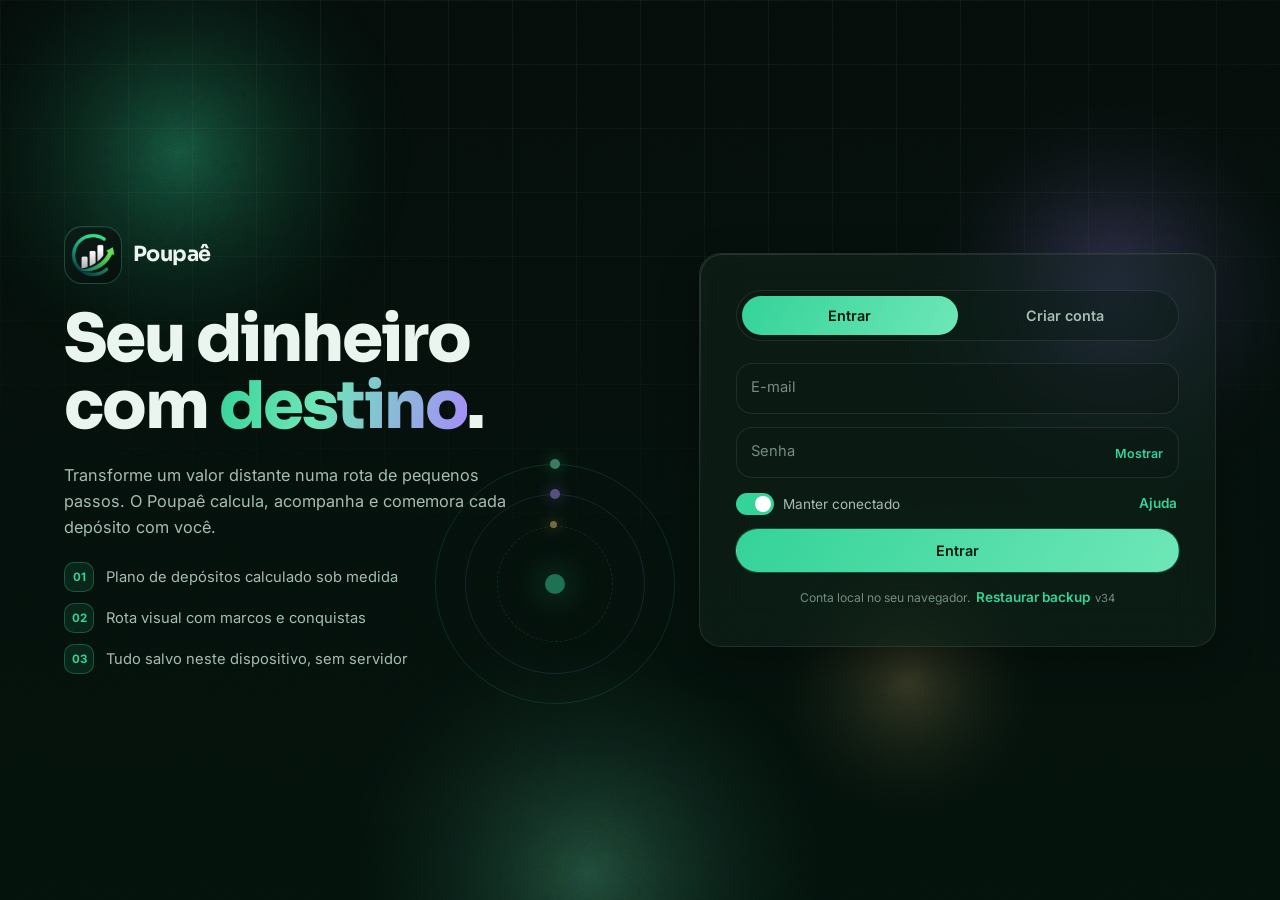
==== index.html @ 13114e19 "Faz o icone se fundir a tela de abertura (v34) Na abertura do app o icone aparecia como um quadrado " ====
<!doctype html>
<html lang="pt-BR" data-theme="dark">
  <head>
    <meta charset="UTF-8" />
    <meta name="viewport" content="width=device-width, initial-scale=1.0, viewport-fit=cover" />
    <!-- sem media: o JS sincroniza com o tema escolhido DENTRO do app.
         Com media, a barra de status seguiria o tema do sistema e ficaria
         escura mesmo com o app no modo claro. -->
    <meta id="themeColor" name="theme-color" content="#050d0a" />
    <!-- app só escuro: avisa cedo, para o navegador não tentar
         reinterpretar as cores por conta própria -->
    <meta name="color-scheme" content="only dark" />
    <title>Poupaê — sua rota até a meta</title>
    <meta name="description" content="Transforme um valor distante numa rota de pequenos depósitos: plano calculado, marcos visuais e conquistas." />

    <!-- instalável (PWA) -->
    <link rel="manifest" href="manifest.webmanifest" />
    <link rel="icon" href="icons/icon-192.png" sizes="192x192" type="image/png" />
    <link rel="apple-touch-icon" href="icons/apple-touch-icon.png" />
    <meta name="apple-mobile-web-app-capable" content="yes" />
    <meta name="apple-mobile-web-app-status-bar-style" content="black-translucent" />
    <meta name="apple-mobile-web-app-title" content="Poupaê" />
    <meta name="mobile-web-app-capable" content="yes" />
    <link rel="preconnect" href="https://fonts.googleapis.com" />
    <link rel="preconnect" href="https://fonts.gstatic.com" crossorigin />
    <link href="https://fonts.googleapis.com/css2?family=Inter:wght@400;500;600;700&family=Sora:wght@400;600;700;800&display=swap" rel="stylesheet" />
    <link rel="stylesheet" href="styles.css" />
  </head>
  <body data-palette="#0f9d6e,#6d4aff" data-mode="dark" class="is-booting">
    <!-- pattern global: pinta traços de SVG com a imagem menta, imune ao
         escurecimento forçado do celular (referenciado por url(#acentoMenta)) -->
    <svg width="0" height="0" aria-hidden="true" style="position: absolute">
      <defs>
        <pattern id="acentoMenta" patternUnits="userSpaceOnUse" width="24" height="24">
          <image href="icons/acento/menta.png" width="24" height="24" preserveAspectRatio="none" />
        </pattern>
      </defs>
    </svg>

    <!-- ── camadas de fundo ───────────────────────────────── -->
    <div class="bg-glow" aria-hidden="true">
      <span class="blob b1"></span>
      <span class="blob b2"></span>
      <span class="blob b3"></span>
      <span class="blob b4"></span>
    </div>
    <div class="bg-grid" aria-hidden="true"></div>
    <div class="bg-grain" aria-hidden="true"></div>

    <!-- primeiro quadro: esqueleto no lugar do salto de conteúdo -->
    <div id="boot" class="boot" aria-hidden="true">
      <div class="boot-bar sk"></div>
      <div class="boot-hero sk"></div>
      <div class="boot-kpis">
        <span class="sk"></span><span class="sk"></span><span class="sk"></span><span class="sk"></span>
      </div>
      <div class="boot-card sk"></div>
    </div>

    <!-- Tudo que rola vive aqui dentro. A rolagem sai do documento
         porque a barra do documento, no Android, é desenhada pelo
         navegador e nenhum estilo a alcança. -->
    <div id="scroller">

    <!-- ══ AUTENTICAÇÃO ═══════════════════════════════════ -->
    <main id="authView" class="auth">
      <section class="auth-hero reveal">
        <div class="brand brand-lg">
          <span class="mark" aria-hidden="true">
            <img src="icons/logo-mark.png" alt="" width="256" height="256" />
          </span>
          <span class="brand-text">
            <b>Poupaê</b>
          </span>
        </div>

        <h1 class="display">
          Seu dinheiro<br />
          com <em>destino</em>.
        </h1>
        <p class="lede">
          Transforme um valor distante numa rota de pequenos passos.
          O Poupaê calcula, acompanha e comemora cada depósito com você.
        </p>

        <ul class="auth-points">
          <li><span>01</span> Plano de depósitos calculado sob medida</li>
          <li><span>02</span> Rota visual com marcos e conquistas</li>
          <li><span>03</span> Tudo salvo neste dispositivo, sem servidor</li>
        </ul>

        <div class="orbit" aria-hidden="true">
          <span class="orbit-ring r1"></span>
          <span class="orbit-ring r2"></span>
          <span class="orbit-ring r3"></span>
          <span class="orbit-core"></span>
          <span class="orbit-sat s1"></span>
          <span class="orbit-sat s2"></span>
          <span class="orbit-sat s3"></span>
        </div>
      </section>

      <section class="auth-card glass reveal" style="--d: 120ms">
        <div class="tabs" role="tablist" aria-label="Acesso">
          <button id="tabLogin" class="tab is-active" type="button" role="tab">Entrar</button>
          <button id="tabRegister" class="tab" type="button" role="tab">Criar conta</button>
          <span class="tab-glider" aria-hidden="true"></span>
        </div>

        <form id="authForm" class="form" novalidate>
          <label id="fieldName" class="field is-hidden">
            <input id="authName" type="text" placeholder=" " autocomplete="name" />
            <span>Nome</span>
          </label>
          <label class="field">
            <input id="authEmail" type="email" placeholder=" " autocomplete="email" required />
            <span>E-mail</span>
          </label>
          <label class="field">
            <input id="authPassword" type="password" placeholder=" " autocomplete="current-password" required />
            <span>Senha</span>
            <button id="togglePass" class="field-btn" type="button" aria-label="Mostrar senha">Mostrar</button>
          </label>

          <div class="form-row">
            <label class="switch">
              <input id="remember" type="checkbox" checked />
              <i aria-hidden="true"></i>
              Manter conectado
            </label>
            <button id="helpBtn" class="link" type="button">Ajuda</button>
          </div>

          <button id="authSubmit" class="btn btn-primary btn-block" type="submit">
            <span>Entrar</span>
          </button>

          <p class="form-note">
            Conta local no seu navegador.
            <button id="importAuthBtn" class="link" type="button">Restaurar backup</button>
            <span class="app-version">v34</span>
          </p>
        </form>
      </section>
    </main>

    <!-- ══ APLICATIVO ═════════════════════════════════════ -->
    <div id="appShell" class="shell is-hidden">
      <!-- barra lateral -->
      <aside class="rail">
        <div class="brand">
          <span class="mark" aria-hidden="true">
            <img src="icons/logo-mark.png" alt="" width="256" height="256" />
          </span>
          <span class="brand-text"><b>Poupaê</b></span>
        </div>

        <nav class="rail-nav" aria-label="Navegação principal">
          <span class="rail-glider" aria-hidden="true"></span>
          <button class="rail-item is-active" data-screen="dashboard" type="button">
            <svg viewBox="0 0 24 24" fill="none" stroke="currentColor" stroke-width="1.7" stroke-linecap="round" stroke-linejoin="round"><path d="M3 11.4 12 4l9 7.4" /><path d="M5.5 10v9a1 1 0 0 0 1 1H10v-5.4a1 1 0 0 1 1-1h2a1 1 0 0 1 1 1V20h3.5a1 1 0 0 0 1-1v-9" /></svg>
            <b>Início</b>
          </button>
          <button class="rail-item" data-screen="goals" type="button">
            <svg viewBox="0 0 24 24" fill="none" stroke="currentColor" stroke-width="1.7"><circle cx="12" cy="12" r="8" /><circle cx="12" cy="12" r="4.2" /><circle cx="12" cy="12" r="1.2" fill="currentColor" stroke="none" /></svg>
            <b>Metas</b>
          </button>
          <button class="rail-item" data-screen="plan" type="button">
            <svg viewBox="0 0 24 24" fill="none" stroke="currentColor" stroke-width="1.7" stroke-linecap="round" stroke-linejoin="round"><polyline points="3 17 9.5 10.5 13.5 14.5 21 6" /><polyline points="14.5 6 21 6 21 12.5" /></svg>
            <b>Plano</b>
          </button>
          <button class="rail-item" data-screen="deposits" type="button">
            <svg viewBox="0 0 24 24" fill="none" stroke="currentColor" stroke-width="1.7" stroke-linecap="round" stroke-linejoin="round"><rect x="3.5" y="4.5" width="17" height="15" rx="3" /><path d="M3.5 9.5h17M8 3v3M16 3v3M8 14h3" /></svg>
            <b>Depósitos</b>
          </button>
          <button class="rail-item" data-screen="awards" type="button">
            <svg viewBox="0 0 24 24" fill="none" stroke="currentColor" stroke-width="1.7" stroke-linecap="round" stroke-linejoin="round"><path d="M12 3.4l2.6 5.4 5.9.8-4.2 4.2 1 5.9L12 17l-5.3 2.7 1-5.9-4.2-4.2 5.9-.8z" /></svg>
            <b>Conquistas</b>
          </button>
          <button class="rail-item" data-screen="account" type="button">
            <svg viewBox="0 0 24 24" fill="none" stroke="currentColor" stroke-width="1.7"><circle cx="12" cy="12" r="8.4" /><circle cx="12" cy="10" r="3" /><path d="M5.7 18.5a6.8 6.8 0 0 1 12.6 0" stroke-linecap="round" /></svg>
            <b>Conta</b>
          </button>
        </nav>

        <div class="rail-progress glass-soft">
          <span>Progresso</span>
          <strong id="railPercent">0%</strong>
          <div class="meter"><i id="railBar"></i></div>
          <small id="railHint">Crie sua primeira meta</small>
        </div>
      </aside>

      <!-- conteúdo -->
      <div class="main">
        <header id="topbar" class="topbar glass">
          <div class="brand brand-sm">
            <span class="mark" aria-hidden="true">
              <img src="icons/logo-mark.png" alt="" width="256" height="256" />
            </span>
            <span class="brand-text"><b>Poupaê</b></span>
          </div>

          <button id="cmdOpen" class="cmd-hint" type="button">
            <svg viewBox="0 0 24 24" fill="none" stroke="currentColor" stroke-width="1.8" stroke-linecap="round"><circle cx="11" cy="11" r="6.5" /><path d="m16 16 4 4" /></svg>
            <span>Buscar ou executar…</span>
            <kbd>Ctrl</kbd><kbd>K</kbd>
          </button>

          <div class="top-actions">
            <button id="installBtn" class="btn btn-ghost is-hidden" type="button">
              <svg viewBox="0 0 24 24" fill="none" stroke="currentColor" stroke-width="1.9" stroke-linecap="round" stroke-linejoin="round" width="16" height="16"><path d="M12 3.5v11m0 0 4-4m-4 4-4-4" /><path d="M4.5 16.5v2a2 2 0 0 0 2 2h11a2 2 0 0 0 2-2v-2" /></svg>
              Instalar
            </button>
            <button id="newGoalBtn" class="btn btn-ghost is-hidden" type="button">Nova meta</button>
            <button id="editGoalBtn" class="btn btn-ghost is-hidden" type="button">Editar</button>
            <div class="avatar-wrap">
              <button id="avatarBtn" class="avatar" type="button" aria-label="Conta"><span id="avatarInitials">P</span></button>
              <div id="avatarMenu" class="menu glass">
                <p id="menuName">—</p>
                <small id="menuEmail">—</small>
                <button data-screen="account" type="button">Minha conta</button>
                <button id="logoutBtn" class="danger" type="button">Sair</button>
              </div>
            </div>
          </div>
        </header>

        <!-- ── assistente de criação de meta ── -->
        <section id="setupView" class="setup is-hidden">
          <div class="setup-card glass">
            <div class="setup-head">
              <div>
                <p class="eyebrow" id="setupEyebrow">Nova meta</p>
                <h2 class="display-sm" id="setupTitle">Vamos desenhar sua rota</h2>
              </div>
              <button id="exampleBtn" class="link" type="button">Usar exemplo</button>
              <button id="cancelEditBtn" class="link is-hidden" type="button">Cancelar</button>
            </div>

            <div class="steps" aria-hidden="true">
              <span class="step is-active" data-step="1"><i>1</i> Destino</span>
              <span class="step" data-step="2"><i>2</i> Prazo</span>
              <span class="step" data-step="3"><i>3</i> Ritmo</span>
              <span class="steps-bar"><i id="stepsBar"></i></span>
            </div>

            <form id="goalForm" class="form" novalidate>
              <div class="panel is-active" data-panel="1">
                <label class="field">
                  <input id="goalName" type="text" placeholder=" " required />
                  <span>Nome da meta</span>
                </label>
                <div class="grid-2">
                  <label class="field">
                    <input id="goalAmount" type="text" inputmode="decimal" autocomplete="off" data-money placeholder=" " required />
                    <span>Quanto quer juntar? (R$)</span>
                  </label>
                  <label class="field">
                    <input id="currentAmount" type="text" inputmode="decimal" autocomplete="off" data-money placeholder=" " />
                    <span>Já tem guardado? (R$)</span>
                  </label>
                </div>
                <!-- O <select> continua sendo a fonte da verdade (o resto do app
                     lê .value dele); a interface visível é construída por cima. -->
                <div class="field picker" id="reasonField">
                  <select id="goalReason" class="picker-nativo" tabindex="-1" aria-hidden="true">
                    <option value="reserva">Reserva de emergência</option>
                    <option value="viagem">Viagem</option>
                    <option value="compra">Compra importante</option>
                    <option value="divida">Quitar dívida</option>
                    <option value="investimento">Investimento</option>
                    <option value="sonho">Sonho pessoal</option>
                  </select>
                  <button id="reasonBtn" class="picker-btn" type="button" aria-haspopup="listbox" aria-expanded="false" aria-labelledby="reasonLab reasonTxt">
                    <span id="reasonIc" class="picker-ic" aria-hidden="true"></span>
                    <span id="reasonTxt" class="picker-txt">Reserva de emergência</span>
                    <i class="picker-chev" aria-hidden="true"></i>
                  </button>
                  <span id="reasonLab" class="picker-lab">Motivo</span>
                  <div id="reasonPanel" class="picker-panel" role="listbox" aria-labelledby="reasonLab" hidden></div>
                </div>
              </div>

              <div class="panel" data-panel="2">
                <!-- o "required" saiu porque o campo nativo fica oculto: quem
                     cobra a data é a validação em JS, que já existia -->
                <div class="field picker" id="deadlineField">
                  <input id="deadline" class="picker-nativo" type="date" tabindex="-1" aria-hidden="true" />
                  <button id="deadlineBtn" class="picker-btn" type="button" aria-haspopup="dialog" aria-expanded="false" aria-labelledby="deadlineLab deadlineTxt">
                    <span id="deadlineTxt" class="picker-txt">Escolher data</span>
                    <small id="deadlineSub" class="picker-sub"></small>
                    <i class="picker-chev" aria-hidden="true"></i>
                  </button>
                  <span id="deadlineLab" class="picker-lab">Data limite</span>
                  <div id="deadlinePanel" class="picker-panel cal" role="dialog" aria-label="Escolher data limite" hidden></div>
                </div>

                <div class="freq">
                  <span id="freqLab" class="freq-lab">Frequência dos depósitos</span>
                  <select id="frequency" class="picker-nativo" tabindex="-1" aria-hidden="true">
                    <option value="weekly">Semanal</option>
                    <option value="daily">Diária</option>
                    <option value="monthly">Mensal</option>
                  </select>
                  <div id="freqGrid" class="freq-grid" role="radiogroup" aria-labelledby="freqLab"></div>
                </div>
                <div class="hintbox" id="freqHint">Escolha a data e veja quantos depósitos o plano terá.</div>
              </div>

              <div class="panel" data-panel="3">
                <fieldset class="choices">
                  <legend>Estratégia</legend>
                  <label class="choice">
                    <input type="radio" name="strategy" value="fixed" checked />
                    <b>Valor fixo</b><small>Mesmo valor do começo ao fim.</small>
                  </label>
                  <label class="choice">
                    <input type="radio" name="strategy" value="progressive" />
                    <b>Progressiva</b><small>Começa leve e cresce aos poucos.</small>
                  </label>
                  <label class="choice">
                    <input type="radio" name="strategy" value="flexible" />
                    <b>Flexível</b><small>Variação suave para dar respiro.</small>
                  </label>
                </fieldset>
                <label class="field">
                  <input id="monthlyCapacity" type="text" inputmode="decimal" autocomplete="off" data-money placeholder=" " />
                  <span>Confortável por mês (R$)</span>
                </label>
              </div>

              <div class="setup-actions">
                <button id="stepBack" class="btn btn-ghost" type="button">Voltar</button>
                <button id="stepNext" class="btn btn-primary" type="button"><span>Continuar</span></button>
                <button id="submitGoal" class="btn btn-primary is-hidden" type="submit"><span>Criar meu plano</span></button>
              </div>
            </form>
          </div>

          <aside class="setup-preview glass-soft">
            <p class="eyebrow">Prévia do plano</p>
            <strong id="previewAmount">R$ 0,00</strong>
            <small id="previewCaption">por depósito</small>
            <div class="preview-bars" id="previewBars"></div>
            <p id="previewText" class="muted">Preencha os campos para ver a simulação em tempo real.</p>
          </aside>
        </section>

        <!-- ── telas do app ── -->
        <div id="screens" class="screens is-hidden">
          <!-- INÍCIO -->
          <section id="screen-dashboard" class="screen is-active">
            <article class="hero glass reveal">
              <div class="hero-copy">
                <p class="eyebrow" id="greeting">Plano ativo</p>
                <h1 class="display-sm" id="goalTitle">Minha meta</h1>
                <p class="muted" id="goalSubtitle">Sua rota financeira está pronta.</p>
                <div class="hero-chips" id="heroChips"></div>
              </div>

              <div class="ring-wrap">
                <svg class="ring" viewBox="0 0 200 200" role="img" aria-labelledby="ringLabel">
                  <title id="ringLabel">Progresso da meta</title>
                  <defs>
                    <!-- o traço é pintado por uma IMAGEM com o gradiente, não por
                         cores CSS: o escurecimento forçado do celular reescreve
                         gradientes e SVG, mas nunca mexe em raster -->
                    <pattern id="ringGrad" patternUnits="userSpaceOnUse" width="200" height="200">
                      <image href="icons/acento/anel.png" width="200" height="200" preserveAspectRatio="none" />
                    </pattern>
                  </defs>
                  <circle class="ring-track" cx="100" cy="100" r="84" />
                  <circle id="ringValue" class="ring-value" cx="100" cy="100" r="84" />
                </svg>
                <div class="ring-center">
                  <strong id="ringPercent">0%</strong>
                  <small>concluído</small>
                </div>
              </div>
            </article>

            <section class="kpis" id="kpis">
              <article class="kpi glass-soft reveal" style="--d: 40ms">
                <span>Guardado</span>
                <strong data-count id="kpiSaved">R$ 0,00</strong>
                <div class="meter"><i id="kpiSavedBar"></i></div>
              </article>
              <article class="kpi glass-soft reveal" style="--d: 90ms">
                <span>Falta</span>
                <strong data-count id="kpiRemaining">R$ 0,00</strong>
                <small id="kpiRemainingHint">—</small>
              </article>
              <article class="kpi glass-soft reveal" style="--d: 140ms">
                <span>Próximo depósito</span>
                <strong data-count id="kpiNext">R$ 0,00</strong>
                <small id="kpiNextHint">—</small>
              </article>
              <article class="kpi glass-soft reveal" style="--d: 190ms">
                <span>Prazo</span>
                <strong id="kpiDays">0 dias</strong>
                <small id="kpiDaysHint">—</small>
              </article>
            </section>

            <article class="route-card glass reveal" style="--d: 120ms">
              <div class="card-head">
                <div>
                  <p class="eyebrow">Sua rota</p>
                  <h2>Marcos até a meta</h2>
                </div>
                <span class="pill" id="routePill">0 de 0</span>
              </div>
              <div class="route-scroll">
                <svg id="routeSvg" class="route" viewBox="0 0 900 190" preserveAspectRatio="xMidYMid meet" role="img" aria-label="Linha do tempo dos depósitos"></svg>
              </div>
            </article>

            <div class="dash-split">
              <article class="action glass reveal" style="--d: 60ms">
                <p class="eyebrow">Ação recomendada</p>
                <h2 id="actionTitle">Concluir próximo depósito</h2>
                <p class="muted" id="actionText">Crie uma meta para ver o próximo passo aqui.</p>
                <div class="action-row">
                  <label class="field field-inline">
                    <input id="customAmount" type="text" inputmode="decimal" autocomplete="off" data-money placeholder=" " />
                    <span>Outro valor</span>
                  </label>
                  <button id="payBtn" class="btn btn-primary" type="button"><span>Concluir</span></button>
                </div>
              </article>

              <article class="insight glass reveal" style="--d: 110ms">
                <span class="insight-badge" id="insightBadge">Equilibrado</span>
                <p class="eyebrow">Leitura do Poupaê</p>
                <h2 id="insightTitle">Seu plano está pronto</h2>
                <p class="muted" id="insightText">Acompanhe a consistência e ajuste a rota quando precisar.</p>
              </article>
            </div>
          </section>

          <!-- METAS -->
          <section id="screen-goals" class="screen">
            <div class="head">
              <div>
                <p class="eyebrow">Minhas metas</p>
                <h2 class="display-sm">Todas as suas rotas</h2>
              </div>
              <button id="newGoalBtn2" class="btn btn-primary" type="button"><span>Nova meta</span></button>
            </div>

            <article id="compareCard" class="glass pad is-hidden">
              <div class="card-head">
                <div>
                  <p class="eyebrow">Comparação</p>
                  <h3>Progresso lado a lado</h3>
                </div>
                <span class="pill" id="comparePill">—</span>
              </div>
              <div id="compareList" class="compare-list"></div>
            </article>

            <div id="goalsList" class="goals"></div>
          </section>

          <!-- PLANO -->
          <section id="screen-plan" class="screen">
            <div class="head">
              <div>
                <p class="eyebrow">Plano personalizado</p>
                <h2 class="display-sm">Evolução prevista</h2>
              </div>
              <button id="recalcBtn" class="btn btn-ghost" type="button">Recalcular</button>
            </div>

            <article class="chart-card glass">
              <div class="card-head">
                <div>
                  <h3>Acúmulo ao longo do plano</h3>
                  <p class="muted" id="chartCaption">Comparação entre o planejado e o realizado.</p>
                </div>
                <span class="pill" id="planHealth">—</span>
              </div>

              <div class="legend" role="list">
                <span role="listitem"><i class="swatch s1"></i> Realizado</span>
                <span role="listitem"><i class="swatch s2"></i> Planejado</span>
              </div>

              <div class="chart-frame">
                <svg id="planChart" viewBox="0 0 760 280" preserveAspectRatio="none" role="img" aria-label="Gráfico de evolução da meta"></svg>
                <div id="chartTip" class="chart-tip" hidden></div>
              </div>

              <details class="table-toggle">
                <summary>Ver dados em tabela</summary>
                <div class="table-scroll"><table id="planTable"></table></div>
              </details>
            </article>

            <section class="plan-grid" id="planDetails"></section>

            <div class="plan-split">
              <article class="glass pad">
                <div class="card-head">
                  <div>
                    <p class="eyebrow">Seu comportamento</p>
                    <h3>Como você tem depositado</h3>
                  </div>
                  <span class="pill" id="streakPill">—</span>
                </div>
                <div id="analyticsBody" class="analytics-grid"></div>
              </article>

              <article class="glass pad">
                <p class="eyebrow">Histórico</p>
                <h3>O que mudou nesta meta</h3>
                <ol id="historyList" class="history-list"></ol>
              </article>
            </div>
          </section>

          <!-- DEPÓSITOS -->
          <section id="screen-deposits" class="screen">
            <div class="head">
              <div>
                <p class="eyebrow">Depósitos</p>
                <h2 class="display-sm">Agenda da meta</h2>
              </div>
              <div class="filters">
                <label class="field field-inline">
                  <input id="depositSearch" type="search" placeholder=" " />
                  <span>Buscar</span>
                </label>
                <div class="segmented" id="depositFilter">
                  <button class="is-active" data-filter="all" type="button">Todos</button>
                  <button data-filter="pending" type="button">Pendentes</button>
                  <button data-filter="paid" type="button">Concluídos</button>
                  <span class="seg-glider" aria-hidden="true"></span>
                </div>
              </div>
            </div>
            <div id="depositList" class="deposits"></div>
          </section>

          <!-- CONQUISTAS -->
          <section id="screen-awards" class="screen">
            <div class="head">
              <div>
                <p class="eyebrow">Conquistas</p>
                <h2 class="display-sm">Marcos da jornada</h2>
              </div>
              <div class="head-actions">
                <span class="pill" id="awardsPill">0 / 8</span>
                <button id="shareBtn" class="btn btn-primary" type="button"><span>Compartilhar progresso</span></button>
              </div>
            </div>
            <div id="awardsList" class="awards"></div>
          </section>

          <!-- CONTA -->
          <section id="screen-account" class="screen">
            <div class="head">
              <div>
                <p class="eyebrow">Conta</p>
                <h2 class="display-sm">Dados de acesso</h2>
              </div>
              <span class="app-version">Poupaê v34</span>
            </div>
            <form id="accountForm" class="account glass">
              <label class="field">
                <input id="accountName" type="text" placeholder=" " required />
                <span>Nome</span>
              </label>
              <label class="field">
                <input id="accountEmail" type="email" placeholder=" " readonly />
                <span>E-mail</span>
              </label>
              <div class="grid-2">
                <label class="field">
                  <input id="accountCurrentPassword" type="password" placeholder=" " />
                  <span>Senha atual</span>
                </label>
                <label class="field">
                  <input id="accountNewPassword" type="password" placeholder=" " />
                  <span>Nova senha</span>
                </label>
              </div>
              <div class="account-actions">
                <button class="btn btn-primary" type="submit"><span>Salvar conta</span></button>
                <button id="deleteAccountBtn" class="btn btn-danger" type="button">Excluir conta</button>
              </div>
            </form>

            <article class="backup glass">
              <div>
                <h3>Backup dos seus dados</h3>
                <p class="muted">Suas metas vivem só neste navegador. Exporte um arquivo para guardar ou levar para outro aparelho.</p>
              </div>
              <div class="backup-actions">
                <button id="exportBtn" class="btn btn-ghost" type="button">Exportar dados</button>
                <button id="importBtn" class="btn btn-ghost" type="button">Importar dados</button>
                <input id="importFile" type="file" accept="application/json,.json" hidden />
              </div>
              <p id="notifStatus" class="muted backup-note"></p>
              <button id="notifBtn" class="btn btn-ghost" type="button">Ativar lembretes de depósito</button>
            </article>
          </section>
        </div>

        <nav class="dock glass" aria-label="Navegação inferior">
          <button class="dock-item is-active" data-screen="dashboard" type="button">
            <svg viewBox="0 0 24 24" fill="none" stroke="currentColor" stroke-width="1.7" stroke-linecap="round" stroke-linejoin="round"><path d="M3 11.4 12 4l9 7.4" /><path d="M5.5 10v9a1 1 0 0 0 1 1H10v-5.4a1 1 0 0 1 1-1h2a1 1 0 0 1 1 1V20h3.5a1 1 0 0 0 1-1v-9" /></svg><b>Início</b>
          </button>
          <button class="dock-item" data-screen="goals" type="button">
            <svg viewBox="0 0 24 24" fill="none" stroke="currentColor" stroke-width="1.7"><circle cx="12" cy="12" r="8" /><circle cx="12" cy="12" r="4.2" /></svg><b>Metas</b>
          </button>
          <button class="dock-item" data-screen="plan" type="button">
            <svg viewBox="0 0 24 24" fill="none" stroke="currentColor" stroke-width="1.7" stroke-linecap="round" stroke-linejoin="round"><polyline points="3 17 9.5 10.5 13.5 14.5 21 6" /><polyline points="14.5 6 21 6 21 12.5" /></svg><b>Plano</b>
          </button>
          <button class="dock-item" data-screen="deposits" type="button">
            <svg viewBox="0 0 24 24" fill="none" stroke="currentColor" stroke-width="1.7" stroke-linecap="round" stroke-linejoin="round"><rect x="3.5" y="4.5" width="17" height="15" rx="3" /><path d="M3.5 9.5h17M8 3v3M16 3v3" /></svg><b>Depósitos</b>
          </button>
          <button class="dock-item" data-screen="awards" type="button">
            <svg viewBox="0 0 24 24" fill="none" stroke="currentColor" stroke-width="1.7" stroke-linecap="round" stroke-linejoin="round"><path d="M12 3.4l2.6 5.4 5.9.8-4.2 4.2 1 5.9L12 17l-5.3 2.7 1-5.9-4.2-4.2 5.9-.8z" /></svg><b>Prêmios</b>
          </button>
          <span class="dock-glider" aria-hidden="true"></span>
        </nav>
      </div>
    </div>

    </div><!-- /#scroller -->

    <!-- ══ SOBREPOSIÇÕES ══════════════════════════════════ -->
    <div id="cmdPalette" class="cmd is-hidden" role="dialog" aria-modal="true" aria-label="Paleta de comandos">
      <div class="cmd-box glass">
        <input id="cmdInput" type="text" placeholder="Buscar telas, metas e ações…" autocomplete="off" />
        <ul id="cmdList" class="cmd-list"></ul>
        <footer><kbd>↑</kbd><kbd>↓</kbd> navegar <kbd>Enter</kbd> abrir <kbd>Esc</kbd> fechar</footer>
      </div>
    </div>

    <div id="installHelp" class="cmd is-hidden" role="dialog" aria-modal="true" aria-labelledby="installHelpTitle">
      <div class="cmd-box glass install-help">
        <h2 id="installHelpTitle">Instalar o Poupaê</h2>
        <p id="installHelpIntro" class="muted"></p>

        <a id="apkDownload" class="btn btn-primary btn-block apk-btn is-hidden" href="poupae.apk" download="Poupae.apk">
          <svg viewBox="0 0 24 24" fill="none" stroke="currentColor" stroke-width="1.9" stroke-linecap="round" stroke-linejoin="round" width="18" height="18"><path d="M12 3.5v11m0 0 4-4m-4 4-4-4" /><path d="M4.5 16.5v2a2 2 0 0 0 2 2h11a2 2 0 0 0 2-2v-2" /></svg>
          <span>Baixar o aplicativo <small>APK · 1,4 MB</small></span>
        </a>
        <p id="apkHint" class="install-note is-hidden"></p>

        <p id="installOrLabel" class="install-or is-hidden">ou instale pelo navegador</p>
        <ol id="installHelpSteps"></ol>
        <p id="installHelpNote" class="install-note"></p>
        <button id="installHelpClose" class="btn btn-ghost btn-block" type="button"><span>Fechar</span></button>
      </div>
    </div>

    <div id="depEdit" class="cmd is-hidden" role="dialog" aria-modal="true" aria-labelledby="depEditTitle">
      <div class="cmd-box glass install-help">
        <h2 id="depEditTitle">Editar depósito</h2>
        <p id="depEditSub" class="muted"></p>
        <label class="field">
          <input id="depEditAmount" type="text" inputmode="decimal" autocomplete="off" data-money placeholder=" " />
          <span>Valor (R$)</span>
        </label>
        <label class="field">
          <input id="depEditDate" type="date" />
          <span>Data prevista</span>
        </label>
        <p class="install-note">Muda só este depósito. Os outros ficam como estão — use <b>Recalcular</b> no Plano se quiser redistribuir o restante.</p>
        <div class="dialog-actions">
          <button id="depEditCancel" class="btn btn-ghost" type="button">Cancelar</button>
          <button id="depEditSave" class="btn btn-primary" type="button"><span>Salvar</span></button>
        </div>
      </div>
    </div>

    <canvas id="confetti" class="confetti" aria-hidden="true"></canvas>
    <div id="toast" class="toast" role="status" aria-live="polite">
      <b id="toastText"></b>
      <button id="toastAction" class="toast-action is-hidden" type="button">Desfazer</button>
      <i></i>
    </div>

    <div id="confirmBox" class="cmd is-hidden" role="dialog" aria-modal="true" aria-labelledby="confirmTitle">
      <div class="cmd-box glass install-help">
        <h2 id="confirmTitle">Confirmar</h2>
        <p id="confirmText" class="muted"></p>
        <p id="confirmNote" class="install-note"></p>
        <div class="dialog-actions">
          <button id="confirmCancel" class="btn btn-ghost" type="button">Cancelar</button>
          <button id="confirmOk" class="btn btn-danger" type="button">Confirmar</button>
        </div>
      </div>
    </div>

    <script src="core.js"></script>
    <script src="app.js"></script>
  </body>
</html>
---- styles.css ----
/* ============================================================
   POUPAÊ — sistema visual
   ============================================================ */

/* ── tokens ────────────────────────────────────────────── */
:root {
  /* "only" recusa o escurecimento forçado do navegador (Tema escuro
     automático do Chrome no Android e afins). Sem ele, declarar apenas
     "light" sinaliza "página só clara" e o sistema escurece por cima. */
  color-scheme: only dark;

  --page: #050d0a;
  --page-2: #04120c;
  --surface-1: #0c1a15;
  --glass: rgba(20, 36, 30, 0.56);
  --glass-soft: rgba(20, 36, 30, 0.36);
  --glass-brd: rgba(255, 255, 255, 0.09);
  --glass-hi: rgba(255, 255, 255, 0.13);

  --ink: #eaf5ef;
  --ink-2: #a6bdb1;
  --ink-3: #748c81;
  --line: rgba(255, 255, 255, 0.09);
  --grid-line: rgba(255, 255, 255, 0.045);

  /* marca / acentos da interface */
  --series-1: #34d399;
  --series-1-soft: #6ee7b7;
  --series-1-deep: #0d8f66;
  --series-2: #a78bfa;
  --series-2-soft: #c9b8ff;

  /* marcas do gráfico — validadas p/ a superfície escura #0d1a15
     (faixa L 0.48–0.67 · CVD ΔE 26.0 · normal ΔE 33.3 · contraste >= 3:1) */
  --viz-1: #0ea975; /* realizado */
  --viz-2: #7c5cff; /* planejado */

  --good: #0ca30c;
  --warn: #fab219;
  --crit: #d03b3b;
  --gold: #e2c178;

  --r-xl: 30px;
  --r-lg: 22px;
  --r-md: 16px;
  --r-sm: 11px;

  --ease: cubic-bezier(0.22, 1, 0.36, 1);
  --ease-pop: cubic-bezier(0.34, 1.4, 0.64, 1);
  --shadow: 0 30px 90px rgba(0, 0, 0, 0.45);
  --shadow-sm: 0 14px 40px rgba(0, 0, 0, 0.32);
  /* contorno sóbrio no lugar da antiga aura verde */
  --glow: 0 0 0 1px rgba(52, 211, 153, 0.28);

  --safe-b: env(safe-area-inset-bottom, 0px);
}

/* Os navegadores que escurecem à força (Samsung Internet, Tema escuro
   automático do Android) decidem se o site "já tem modo escuro" procurando
   regras prefers-color-scheme. Este bloco existe como esse sinal — os
   valores são idênticos aos do :root, nada muda visualmente. */
@media (prefers-color-scheme: dark) {
  :root { color-scheme: only dark; }
  body { background-color: #050d0a; color: #eaf5ef; }
}

/* SVG inline também é alvo do escurecimento forçado */
svg { color-scheme: only dark; }

* { box-sizing: border-box; }
*::selection { background: color-mix(in srgb, var(--series-1) 32%, transparent); color: var(--ink); }

html { -webkit-text-size-adjust: 100%; }

body {
  margin: 0;
  min-height: 100vh;
  min-height: 100dvh; /* evita o "pulo" da barra do navegador no celular */
  font-family: Inter, system-ui, -apple-system, "Segoe UI", sans-serif;
  color: var(--ink);
  background: var(--page);
  overflow-x: hidden;
  -webkit-font-smoothing: antialiased;
  transition: background 500ms var(--ease), color 500ms var(--ease);
}

.is-hidden { display: none !important; }
.muted { color: var(--ink-2); }

/* ── toque ──────────────────────────────────────────────
   Sem o quadrado de realce ao tocar, e sem selecionar texto
   no celular. Só os campos digitáveis seguem selecionáveis,
   senão não dá para editar nem posicionar o cursor.        */
html {
  -webkit-tap-highlight-color: transparent;
}

@media (pointer: coarse) {
  body {
    -webkit-user-select: none;
    user-select: none;
    -webkit-touch-callout: none; /* sem menu de copiar no toque longo */
  }

  input,
  textarea,
  select,
  [contenteditable] {
    -webkit-user-select: text;
    user-select: text;
    -webkit-touch-callout: default;
  }
}

/* ── barra de rolagem oculta (a rolagem continua normal) ─
   A barra do documento, no Android, é desenhada pelo navegador como
   sobreposição e nenhum estilo a alcança. Por isso a rolagem passa
   para #scroller, que é 30px mais largo que a tela: a barra cai nesse
   pedaço, que o body corta fora. Funciona por geometria, sem depender
   de o navegador suportar scrollbar-width. */
html, body {
  height: 100%;
  overflow: hidden;
}

#scroller {
  height: 100%;
  overflow-y: auto;
  overflow-x: hidden;
  margin-right: -30px;
  padding-right: 30px;
  overscroll-behavior-y: contain;
  -webkit-overflow-scrolling: touch;

  /* onde o navegador aceita, esconde direto */
  scrollbar-width: none;
  -ms-overflow-style: none;
}
#scroller::-webkit-scrollbar { display: none; }

.route-scroll,
.table-scroll,
.cmd-list,
.menu { scrollbar-width: none; }
.route-scroll::-webkit-scrollbar,
.table-scroll::-webkit-scrollbar,
.cmd-list::-webkit-scrollbar,
.menu::-webkit-scrollbar { display: none; }

/* ── camadas de fundo ──────────────────────────────────── */
.bg-glow,
.bg-grid,
.bg-grain {
  position: fixed;
  inset: 0;
  pointer-events: none;
  z-index: 0;
}

.bg-glow {
  overflow: hidden;
  background: linear-gradient(180deg, var(--page), var(--page-2));
}

.blob {
  position: absolute;
  border-radius: 50%;
  /* a suavidade já vem desenhada na imagem: dispensa o blur() caro */
  background-size: 100% 100%;
  background-repeat: no-repeat;
  will-change: transform;
}

.b1 {
  width: 44vw; height: 44vw; left: -8vw; top: -10vw;
  background-image: url("icons/acento/bolha-menta.png");
  opacity: 0.35;
  animation: drift1 26s var(--ease) infinite alternate;
}
.b2 {
  width: 38vw; height: 38vw; right: -6vw; top: 4vw;
  background-image: url("icons/acento/bolha-violeta.png");
  opacity: 0.31;
  animation: drift2 32s var(--ease) infinite alternate;
}
.b3 {
  width: 48vw; height: 48vw; left: 22vw; bottom: -22vw;
  background-image: url("icons/acento/bolha-suave.png");
  opacity: 0.26;
  animation: drift3 38s var(--ease) infinite alternate;
}
.b4 {
  width: 26vw; height: 26vw; right: 16vw; bottom: 4vw;
  background-image: url("icons/acento/bolha-ouro.png");
  opacity: 0.21;
  animation: drift2 44s var(--ease) infinite alternate-reverse;
}

@keyframes drift1 { to { transform: translate3d(12vw, 8vh, 0) scale(1.18); } }
@keyframes drift2 { to { transform: translate3d(-14vw, 12vh, 0) scale(0.86); } }
@keyframes drift3 { to { transform: translate3d(-10vw, -12vh, 0) scale(1.12); } }

.bg-grid {
  background-image:
    linear-gradient(var(--grid-line) 1px, transparent 1px),
    linear-gradient(90deg, var(--grid-line) 1px, transparent 1px);
  background-size: 64px 64px;
  mask-image: radial-gradient(120% 90% at 50% 0%, #000 20%, transparent 78%);
}

.bg-grain {
  opacity: 0.32;
  mix-blend-mode: overlay;
  background-image: url("data:image/svg+xml,%3Csvg xmlns='http://www.w3.org/2000/svg' width='180' height='180'%3E%3Cfilter id='n'%3E%3CfeTurbulence type='fractalNoise' baseFrequency='0.85' numOctaves='4' stitchTiles='stitch'/%3E%3C/filter%3E%3Crect width='100%25' height='100%25' filter='url(%23n)'/%3E%3C/svg%3E");
}

/* ── tipografia ────────────────────────────────────────── */
.display,
.display-sm,
h1, h2, h3,
.brand-text b {
  font-family: Sora, Inter, system-ui, sans-serif;
  letter-spacing: -0.03em;
  margin: 0;
}

.display {
  font-size: clamp(2.6rem, 5.2vw, 4.1rem);
  font-weight: 800;
  line-height: 1.02;
}
.display em {
  font-style: normal;
  background: linear-gradient(105deg, var(--series-1), var(--series-1-soft) 40%, var(--series-2));
  -webkit-background-clip: text;
  background-clip: text;
  color: transparent;
}
.display-sm { font-size: clamp(1.5rem, 2.5vw, 2.1rem); font-weight: 700; }
h2 { font-size: 1.16rem; font-weight: 700; }
h3 { font-size: 1rem; font-weight: 600; }

.eyebrow {
  margin: 0 0 6px;
  font-size: 0.68rem;
  font-weight: 700;
  letter-spacing: 0.16em;
  text-transform: uppercase;
  color: var(--series-1);
  /* o texto é pintado por uma imagem da mesma cor: o escurecimento
     forçado do celular reescreve cores CSS, mas nunca mexe em raster */
  background-image: url("icons/acento/menta.png");
  -webkit-background-clip: text;
  background-clip: text;
  -webkit-text-fill-color: transparent;
}

.lede { color: var(--ink-2); font-size: 1.02rem; line-height: 1.6; max-width: 46ch; }
p { margin: 0; }

/* ── superfícies ───────────────────────────────────────── */
.glass, .glass-soft {
  position: relative;
  border-radius: var(--r-lg);
  border: 1px solid var(--glass-brd);
  background: var(--glass);
  backdrop-filter: blur(22px) saturate(150%);
  -webkit-backdrop-filter: blur(22px) saturate(150%);
  box-shadow: var(--shadow-sm);
}
.glass-soft { background: var(--glass-soft); box-shadow: none; }

.glass::before, .glass-soft::before {
  content: "";
  position: absolute;
  inset: 0;
  border-radius: inherit;
  padding: 1px;
  background: linear-gradient(160deg, var(--glass-hi), transparent 42%);
  -webkit-mask: linear-gradient(#000 0 0) content-box, linear-gradient(#000 0 0);
  mask: linear-gradient(#000 0 0) content-box, linear-gradient(#000 0 0);
  -webkit-mask-composite: xor;
  mask-composite: exclude;
  pointer-events: none;
}

/* ── marca ─────────────────────────────────────────────── */
.brand { display: flex; align-items: center; gap: 11px; }
.brand .mark {
  display: grid;
  place-items: center;
  width: 42px; height: 42px;
  border-radius: 14px;
  /* escuro nos dois temas: as barras da logo são claras e sumiriam no claro */
  background: linear-gradient(150deg, #0d1c17, #060f0c);
  border: 1px solid color-mix(in srgb, var(--series-1) 30%, transparent);
  box-shadow: inset 0 1px 0 rgba(255, 255, 255, 0.06);
  flex: none;
  overflow: hidden;
}
.brand .mark img {
  width: 80%;
  height: 80%;
  object-fit: contain;
  display: block;
}

.brand-text { display: grid; line-height: 1.15; }
.brand-text b { font-size: 1.02rem; font-weight: 700; }
.brand-text i {
  font-style: normal;
  font-size: 0.66rem;
  letter-spacing: 0.22em;
  text-transform: uppercase;
  color: var(--ink-3);
}
.brand-lg .mark { width: 58px; height: 58px; border-radius: 18px; }
.brand-lg .brand-text b { font-size: 1.3rem; }
.brand-sm .mark { width: 36px; height: 36px; border-radius: 12px; }

/* ── botões ────────────────────────────────────────────── */
.btn {
  position: relative;
  display: inline-flex;
  align-items: center;
  justify-content: center;
  gap: 8px;
  padding: 12px 20px;
  border-radius: 999px;
  border: 1px solid transparent;
  font: inherit;
  font-size: 0.9rem;
  font-weight: 600;
  cursor: pointer;
  overflow: hidden;
  transition: transform 260ms var(--ease-pop), box-shadow 260ms var(--ease), background 260ms var(--ease), border-color 260ms var(--ease), color 260ms var(--ease);
}
.btn > span { position: relative; z-index: 2; }
.btn:active { transform: scale(0.965); }

.btn-primary {
  color: #04170f;
  background: linear-gradient(120deg, var(--series-1), var(--series-1-soft));
  box-shadow: var(--glow);
}
.btn-primary:hover { transform: translateY(-2px); }
.btn-primary:disabled { opacity: 0.5; cursor: not-allowed; box-shadow: none; }

.btn-ghost {
  color: var(--ink);
  border-color: var(--glass-brd);
  background: var(--glass-soft);
  backdrop-filter: blur(14px);
}
.btn-ghost:hover { border-color: color-mix(in srgb, var(--series-1) 42%, transparent); color: var(--series-1); transform: translateY(-2px); }

.btn-danger { color: var(--crit); border-color: color-mix(in srgb, var(--crit) 34%, transparent); background: color-mix(in srgb, var(--crit) 10%, transparent); }
.btn-danger:hover { background: color-mix(in srgb, var(--crit) 18%, transparent); }

.btn-block { width: 100%; }

.link {
  background: none;
  border: 0;
  padding: 4px 2px;
  font: inherit;
  font-size: 0.85rem;
  font-weight: 600;
  color: var(--series-1);
  cursor: pointer;
  border-bottom: 1px solid transparent;
  transition: border-color 220ms var(--ease);
}
.link:hover { border-color: currentColor; }

.icon-btn {
  display: grid;
  place-items: center;
  width: 40px; height: 40px;
  border-radius: 50%;
  border: 1px solid var(--glass-brd);
  background: var(--glass-soft);
  color: var(--ink);
  cursor: pointer;
  transition: transform 300ms var(--ease-pop), color 260ms var(--ease), border-color 260ms var(--ease);
}
.icon-btn svg { width: 19px; height: 19px; }
.icon-btn:hover { color: var(--series-1); border-color: color-mix(in srgb, var(--series-1) 42%, transparent); transform: rotate(18deg); }

.pill {
  display: inline-flex;
  align-items: center;
  gap: 6px;
  padding: 6px 13px;
  border-radius: 999px;
  font-size: 0.76rem;
  font-weight: 600;
  color: var(--ink-2);
  border: 1px solid var(--glass-brd);
  background: var(--glass-soft);
  white-space: nowrap;
}

/* ── campos ────────────────────────────────────────────── */
.field { position: relative; display: block; }
.field > input,
.field > select {
  width: 100%;
  padding: 21px 14px 9px;
  border-radius: var(--r-md);
  border: 1px solid var(--glass-brd);
  background: color-mix(in srgb, var(--surface-1) 42%, transparent);
  color: var(--ink);
  font: inherit;
  font-size: 0.94rem;
  outline: none;
  transition: border-color 240ms var(--ease), box-shadow 240ms var(--ease), background 240ms var(--ease);
}
.field > select { appearance: none; padding-right: 38px; cursor: pointer; }
.field > select option { background: var(--surface-1); color: var(--ink); }
.field:has(select:not(.picker-nativo))::after {
  content: "";
  position: absolute;
  right: 16px; top: 26px;
  width: 8px; height: 8px;
  border-right: 2px solid var(--ink-3);
  border-bottom: 2px solid var(--ink-3);
  transform: rotate(45deg);
  pointer-events: none;
}
.field > span {
  position: absolute;
  left: 15px; top: 15px;
  font-size: 0.92rem;
  color: var(--ink-3);
  pointer-events: none;
  transform-origin: left top;
  transition: transform 240ms var(--ease), color 240ms var(--ease);
}
.field > input:focus + span,
.field > input:not(:placeholder-shown) + span,
.field > input[type="date"] + span,
.field > select + span {
  transform: translateY(-9px) scale(0.76);
  color: var(--series-1);
}
.field > input:focus,
.field > select:focus {
  border-color: color-mix(in srgb, var(--series-1) 55%, transparent);
  box-shadow: 0 0 0 4px color-mix(in srgb, var(--series-1) 14%, transparent);
}
.field > input[type="date"] { color-scheme: inherit; }
.field-btn {
  position: absolute;
  right: 10px; top: 50%;
  transform: translateY(-50%);
  border: 0;
  background: none;
  color: var(--series-1);
  font: inherit;
  font-size: 0.78rem;
  font-weight: 600;
  cursor: pointer;
}
.field-inline > input { padding: 15px 14px 9px; font-size: 0.88rem; }
.field-inline > span { top: 12px; font-size: 0.85rem; }

/* ── seletores próprios (motivo e data) ─────────────────────
   A lista do <select> e o calendário do <input type="date"> são
   desenhados pelo sistema e nenhum CSS os alcança. Então o controle
   nativo vira apenas o guardador do valor — invisível, fora da ordem
   de tabulação — e a interface visível é construída aqui. Assim
   readForm() e o reset() do formulário seguem funcionando sem mudança. */
.picker-nativo {
  position: absolute;
  width: 1px; height: 1px;
  opacity: 0;
  pointer-events: none;
}

.picker { position: relative; }
.picker-btn {
  width: 100%;
  display: flex;
  align-items: center;
  gap: 9px;
  min-height: 52px;
  padding: 21px 38px 9px 14px;
  border-radius: var(--r-md);
  border: 1px solid var(--glass-brd);
  background: color-mix(in srgb, var(--surface-1) 42%, transparent);
  color: var(--ink);
  font: inherit;
  font-size: 0.94rem;
  text-align: left;
  cursor: pointer;
  transition: border-color 240ms var(--ease), background 240ms var(--ease);
}
.picker-btn:hover { border-color: color-mix(in srgb, var(--series-1) 30%, transparent); }
.picker-btn:focus-visible {
  outline: none;
  border-color: color-mix(in srgb, var(--series-1) 55%, transparent);
  box-shadow: 0 0 0 4px color-mix(in srgb, var(--series-1) 14%, transparent);
}
.picker.is-open .picker-btn { border-color: color-mix(in srgb, var(--series-1) 55%, transparent); }

.picker-lab {
  position: absolute;
  left: 15px; top: 15px;
  font-size: 0.92rem;
  color: var(--series-1);
  pointer-events: none;
  transform: translateY(-9px) scale(0.76);
  transform-origin: left top;
}
.picker-txt { flex: 1; min-width: 0; overflow: hidden; text-overflow: ellipsis; white-space: nowrap; }
.picker-sub { font-size: 0.78rem; color: var(--ink-3); white-space: nowrap; }
.picker-chev {
  position: absolute;
  right: 16px; top: 24px;
  width: 8px; height: 8px;
  border-right: 2px solid var(--ink-3);
  border-bottom: 2px solid var(--ink-3);
  transform: rotate(45deg);
  transition: transform 240ms var(--ease), border-color 240ms var(--ease);
  pointer-events: none;
}
.picker.is-open .picker-chev { transform: rotate(-135deg) translate(-3px, -3px); border-color: var(--series-1); }

.picker-ic {
  width: 26px; height: 26px;
  flex: none;
  display: grid; place-items: center;
  border-radius: 8px;
  background-image: linear-gradient(var(--series-1), var(--series-1));
  color: #04170f;
}
.picker-ic svg { width: 14px; height: 14px; }

.picker-panel {
  position: absolute;
  z-index: 40;
  left: 0; right: 0; top: calc(100% + 7px);
  max-height: 70vh;
  overflow-y: auto;
  scrollbar-width: none;
  overscroll-behavior: contain;
  padding: 7px;
  border-radius: var(--r-md);
  border: 1px solid color-mix(in srgb, var(--series-1) 26%, transparent);
  /* opaco de propósito: um painel flutuante não pode depender de
     backdrop-filter, que falha justamente nos aparelhos mais fracos */
  background: #0f1f1a;
  box-shadow: 0 22px 60px rgba(0, 0, 0, 0.55);
  animation: pickerIn 200ms var(--ease-pop);
}
@keyframes pickerIn { from { opacity: 0; transform: translateY(-8px); } }
.picker-panel[hidden] { display: none; }
.picker-panel::-webkit-scrollbar { display: none; }
/* sem espaço embaixo (campo no pé da tela), o painel abre para cima */
.picker-panel.abre-acima {
  top: auto;
  bottom: calc(100% + 7px);
  /* nasce subindo a partir do campo, e não descendo: descer empurraria
     o painel para fora da borda de cima da tela */
  animation-name: pickerInAcima;
}
@keyframes pickerInAcima { from { opacity: 0; transform: translateY(8px); } }

.picker-opt {
  display: flex;
  align-items: center;
  gap: 11px;
  width: 100%;
  padding: 11px 12px;
  border: 0;
  border-radius: var(--r-sm);
  background: none;
  color: var(--ink);
  font: inherit;
  font-size: 0.9rem;
  text-align: left;
  cursor: pointer;
  transition: background 160ms var(--ease);
}
.picker-opt:hover, .picker-opt:focus-visible { background: var(--glass-soft); outline: none; }
.picker-opt .ic {
  width: 30px; height: 30px;
  flex: none;
  display: grid; place-items: center;
  border-radius: 9px;
  background-image: linear-gradient(color-mix(in srgb, var(--series-1) 15%, transparent), color-mix(in srgb, var(--series-1) 15%, transparent));
  color: var(--series-1);
}
.picker-opt .ic svg { width: 16px; height: 16px; }
.picker-opt .txt { flex: 1; min-width: 0; display: grid; gap: 1px; }
.picker-opt .txt small { font-size: 0.72rem; color: var(--ink-3); }
.picker-opt .tick { color: var(--series-1); font-size: 0.95rem; }
.picker-opt[aria-selected="true"] {
  background-image: linear-gradient(color-mix(in srgb, var(--series-1) 15%, transparent), color-mix(in srgb, var(--series-1) 15%, transparent));
}
.picker-opt[aria-selected="true"] .ic {
  background-image: linear-gradient(var(--series-1), var(--series-1));
  color: #04170f;
}

/* ── calendário ─────────────────────────────────────────── */
.cal { padding: 13px; }
.cal-atalhos { display: flex; gap: 6px; flex-wrap: wrap; margin-bottom: 13px; }
.cal-atalho {
  padding: 7px 12px;
  border-radius: 999px;
  border: 1px solid var(--glass-brd);
  background: var(--glass-soft);
  color: var(--ink-2);
  font: inherit;
  font-size: 0.76rem;
  cursor: pointer;
  transition: background 160ms var(--ease), color 160ms var(--ease);
}
.cal-atalho:hover { color: var(--ink); }
.cal-atalho.is-active {
  border-color: transparent;
  background-image: linear-gradient(var(--series-1), var(--series-1));
  color: #04170f;
  font-weight: 600;
}

.cal-top { display: flex; align-items: center; justify-content: space-between; gap: 10px; margin-bottom: 10px; }
.cal-top b { font-size: 0.92rem; font-weight: 600; }
.cal-nav { display: flex; gap: 4px; }
.cal-nav button {
  width: 30px; height: 30px;
  display: grid; place-items: center;
  border-radius: 9px;
  border: 1px solid var(--glass-brd);
  background: var(--glass-soft);
  color: var(--ink-2);
  font: inherit;
  cursor: pointer;
  transition: color 160ms var(--ease), border-color 160ms var(--ease);
}
.cal-nav button:hover { color: var(--series-1); border-color: color-mix(in srgb, var(--series-1) 38%, transparent); }

.cal-grade { display: grid; grid-template-columns: repeat(7, 1fr); gap: 3px; text-align: center; }
.cal-grade > span {
  padding: 5px 0;
  font-size: 0.66rem;
  text-transform: uppercase;
  color: var(--ink-3);
}
.cal-grade > button {
  aspect-ratio: 1;
  border: 0;
  border-radius: 9px;
  background: none;
  color: var(--ink);
  font: inherit;
  font-size: 0.82rem;
  font-variant-numeric: tabular-nums;
  cursor: pointer;
  transition: background 140ms var(--ease);
}
.cal-grade > button:hover:not(:disabled) { background: var(--glass-soft); }
.cal-grade > button.is-fora { color: var(--ink-3); opacity: 0.42; }
.cal-grade > button:disabled { opacity: 0.25; cursor: not-allowed; }
.cal-grade > button.is-hoje { box-shadow: inset 0 0 0 1px color-mix(in srgb, var(--series-1) 45%, transparent); }
.cal-grade > button.is-sel {
  background-image: linear-gradient(var(--series-1), var(--series-1));
  color: #04170f;
  font-weight: 700;
}
.cal-pe {
  margin-top: 11px;
  padding-top: 10px;
  border-top: 1px solid var(--glass-brd);
  font-size: 0.76rem;
  color: var(--ink-3);
  text-align: center;
}
.cal-pe b { color: var(--series-1); font-weight: 600; }

/* ── frequência: três opções lado a lado ────────────────── */
.freq { position: relative; display: grid; gap: 9px; }
.freq-lab { font-size: 0.7rem; letter-spacing: 0.1em; text-transform: uppercase; color: var(--series-1); }
.freq-grid { display: grid; grid-template-columns: repeat(3, minmax(0, 1fr)); gap: 7px; }
.freq-opt {
  display: grid;
  justify-items: center;
  gap: 5px;
  padding: 13px 8px;
  border: 1px solid var(--glass-brd);
  border-radius: var(--r-md);
  background: color-mix(in srgb, var(--surface-1) 42%, transparent);
  color: var(--ink);
  font: inherit;
  text-align: center;
  cursor: pointer;
  transition: border-color 200ms var(--ease), background 200ms var(--ease);
}
.freq-opt:hover { border-color: color-mix(in srgb, var(--series-1) 34%, transparent); }
.freq-opt:focus-visible { outline: none; box-shadow: 0 0 0 4px color-mix(in srgb, var(--series-1) 14%, transparent); }
.freq-opt .ic {
  width: 30px; height: 30px;
  display: grid; place-items: center;
  border-radius: 9px;
  background-image: linear-gradient(color-mix(in srgb, var(--series-1) 15%, transparent), color-mix(in srgb, var(--series-1) 15%, transparent));
  color: var(--series-1);
}
.freq-opt .ic svg { width: 16px; height: 16px; }
.freq-opt b { font-size: 0.86rem; font-weight: 600; }
.freq-opt small { font-size: 0.7rem; color: var(--ink-3); }
.freq-opt[aria-checked="true"] {
  border-color: color-mix(in srgb, var(--series-1) 45%, transparent);
  background-image: linear-gradient(color-mix(in srgb, var(--series-1) 12%, transparent), color-mix(in srgb, var(--series-1) 12%, transparent));
}
.freq-opt[aria-checked="true"] .ic {
  background-image: linear-gradient(var(--series-1), var(--series-1));
  color: #04170f;
}

.grid-2 { display: grid; grid-template-columns: 1fr 1fr; gap: 12px; }

.switch { display: inline-flex; align-items: center; gap: 9px; font-size: 0.85rem; color: var(--ink-2); cursor: pointer; }
.switch input { position: absolute; opacity: 0; pointer-events: none; }
.switch i {
  width: 38px; height: 22px;
  border-radius: 999px;
  background: color-mix(in srgb, var(--ink-3) 34%, transparent);
  position: relative;
  transition: background 260ms var(--ease);
}
.switch i::after {
  content: "";
  position: absolute;
  top: 3px; left: 3px;
  width: 16px; height: 16px;
  border-radius: 50%;
  background: #fff;
  transition: transform 300ms var(--ease-pop);
}
.switch input:checked + i { background: var(--series-1); }
.switch input:checked + i::after { transform: translateX(16px); }

/* ── AUTENTICAÇÃO ──────────────────────────────────────── */
.auth {
  position: relative;
  z-index: 1;
  min-height: 100vh;
  min-height: 100dvh;
  display: grid;
  grid-template-columns: 1.05fr 0.95fr;
  align-items: center;
  gap: clamp(24px, 5vw, 80px);
  padding: clamp(24px, 5vw, 72px);
  max-width: 1380px;
  margin: 0 auto;
}

.auth-hero { position: relative; display: grid; gap: 22px; }
.auth-points { list-style: none; margin: 0; padding: 0; display: grid; gap: 11px; }
.auth-points li {
  display: flex;
  align-items: center;
  gap: 12px;
  font-size: 0.92rem;
  color: var(--ink-2);
}
.auth-points span {
  display: grid;
  place-items: center;
  width: 30px; height: 30px;
  flex: none;
  border-radius: 10px;
  font-size: 0.72rem;
  font-weight: 700;
  color: var(--series-1);
  border: 1px solid color-mix(in srgb, var(--series-1) 30%, transparent);
  background: color-mix(in srgb, var(--series-1) 10%, transparent);
}

.orbit {
  position: absolute;
  right: -40px; bottom: -30px;
  width: 240px; height: 240px;
  opacity: 0.5;
  pointer-events: none;
}
.orbit-ring {
  position: absolute;
  inset: 0;
  border-radius: 50%;
  border: 1px solid color-mix(in srgb, var(--series-1) 30%, transparent);
}
.orbit-ring.r2 { inset: 30px; border-color: color-mix(in srgb, var(--series-2) 28%, transparent); }
.orbit-ring.r3 { inset: 62px; border-style: dashed; }
.orbit-core {
  position: absolute;
  left: 50%; top: 50%;
  width: 20px; height: 20px;
  margin: -10px 0 0 -10px;
  border-radius: 50%;
  background: var(--series-1);
  box-shadow: 0 0 34px var(--series-1);
  animation: pulse 3.4s var(--ease) infinite;
}
.orbit-sat {
  position: absolute;
  inset: 0;
  animation: spin 18s linear infinite;
}
.orbit-sat::after {
  content: "";
  position: absolute;
  top: -5px; left: 50%;
  width: 10px; height: 10px;
  margin-left: -5px;
  border-radius: 50%;
  background: var(--series-1-soft);
  box-shadow: 0 0 16px var(--series-1);
}
.orbit-sat.s2 { inset: 30px; animation-duration: 13s; animation-direction: reverse; }
.orbit-sat.s2::after { background: var(--series-2); box-shadow: 0 0 16px var(--series-2); }
.orbit-sat.s3 { inset: 62px; animation-duration: 9s; }
.orbit-sat.s3::after { background: var(--gold); box-shadow: 0 0 14px var(--gold); width: 7px; height: 7px; }

@keyframes spin { to { transform: rotate(360deg); } }
@keyframes pulse { 50% { transform: scale(1.5); opacity: 0.7; } }

.auth-card { padding: clamp(24px, 3vw, 36px); }
.tabs {
  position: relative;
  display: grid;
  grid-template-columns: 1fr 1fr;
  padding: 5px;
  margin-bottom: 22px;
  border-radius: 999px;
  background: color-mix(in srgb, var(--surface-1) 40%, transparent);
  border: 1px solid var(--glass-brd);
}
.tab {
  position: relative;
  z-index: 2;
  padding: 11px;
  border: 0;
  background: none;
  border-radius: 999px;
  font: inherit;
  font-size: 0.9rem;
  font-weight: 600;
  color: var(--ink-2);
  cursor: pointer;
  transition: color 280ms var(--ease);
}
.tab.is-active { color: #04170f; }
.tab-glider {
  position: absolute;
  z-index: 1;
  top: 5px; left: 5px;
  width: calc(50% - 5px);
  height: calc(100% - 10px);
  border-radius: 999px;
  background: linear-gradient(120deg, var(--series-1), var(--series-1-soft));
  transition: transform 460ms var(--ease-pop);
}
.tabs[data-active="register"] .tab-glider { transform: translateX(100%); }

.form { display: grid; gap: 13px; }
.form-row { display: flex; align-items: center; justify-content: space-between; gap: 12px; }
.form-note { font-size: 0.76rem; color: var(--ink-3); text-align: center; }

/* ── ESTRUTURA DO APP ──────────────────────────────────── */
.shell {
  position: relative;
  z-index: 1;
  display: grid;
  grid-template-columns: 252px minmax(0, 1fr);
  gap: 20px;
  width: min(1480px, calc(100% - 32px));
  margin: 0 auto;
  padding: 18px 0 0;
  min-height: 100vh;
  min-height: 100dvh;
}

.rail {
  position: sticky;
  top: 18px;
  align-self: start;
  height: calc(100vh - 36px);
  display: grid;
  grid-template-rows: auto 1fr auto;
  gap: 18px;
  padding: 20px 16px;
  border-radius: var(--r-xl);
  border: 1px solid var(--glass-brd);
  background: var(--glass);
  backdrop-filter: blur(22px) saturate(150%);
  -webkit-backdrop-filter: blur(22px) saturate(150%);
}

.rail-nav { position: relative; display: grid; gap: 4px; align-content: start; }
.rail-glider {
  position: absolute;
  left: 0; top: 0;
  width: 100%; height: 46px;
  border-radius: 14px;
  background: color-mix(in srgb, var(--series-1) 15%, transparent);
  border: 1px solid color-mix(in srgb, var(--series-1) 30%, transparent);
  transition: transform 480ms var(--ease-pop), opacity 300ms var(--ease);
  opacity: 0;
}
.rail-item {
  position: relative;
  z-index: 2;
  display: flex;
  align-items: center;
  gap: 12px;
  height: 46px;
  padding: 0 13px;
  border: 0;
  border-radius: 14px;
  background: none;
  color: var(--ink-2);
  font: inherit;
  cursor: pointer;
  transition: color 260ms var(--ease), transform 260ms var(--ease);
}
.rail-item svg { width: 20px; height: 20px; flex: none; transition: transform 400ms var(--ease-pop); }
.rail-item b { font-size: 0.9rem; font-weight: 600; }
.rail-item:hover { color: var(--ink); transform: translateX(3px); }
.rail-item:hover svg { transform: scale(1.14); }
.rail-item.is-active { color: var(--series-1); }

.rail-progress { padding: 15px; border-radius: var(--r-md); display: grid; gap: 6px; }
.rail-progress span { font-size: 0.7rem; letter-spacing: 0.12em; text-transform: uppercase; color: var(--ink-3); }
.rail-progress strong { font-family: Sora, Inter, sans-serif; font-size: 1.5rem; letter-spacing: -0.03em; }
.rail-progress small { font-size: 0.74rem; color: var(--ink-3); }

.meter { height: 6px; border-radius: 999px; background: color-mix(in srgb, var(--ink-3) 24%, transparent); overflow: hidden; }
.meter i {
  display: block;
  height: 100%;
  width: 0%;
  border-radius: 999px;
  /* imagem em vez de gradiente CSS: imune ao escurecimento forçado */
  background: url("icons/acento/medidor.png") 0 0 / 100% 100% no-repeat,
    linear-gradient(90deg, var(--series-1), var(--series-1-soft));
  transition: width 1.1s var(--ease);
}

.main { min-width: 0; display: grid; gap: 18px; align-content: start; padding-bottom: 40px; }

/* itens de grid não podem crescer além da trilha: conteúdo largo
   (rota, gráfico, tabela) rola dentro do próprio cartão */
.shell > *,
.main > *,
.screens,
.screen,
.screen > *,
.setup > *,
.dash-split > *,
.route-card,
.route-scroll,
.chart-card,
.chart-frame { min-width: 0; }

/* topo */
.topbar {
  position: sticky;
  top: 18px;
  z-index: 20;
  display: flex;
  align-items: center;
  gap: 14px;
  padding: 10px 12px 10px 16px;
  border-radius: 999px;
  transition: transform 420ms var(--ease), opacity 320ms var(--ease);
}
.topbar.is-tucked { transform: translateY(-150%); opacity: 0; }
.topbar .brand-sm { display: none; }

.cmd-hint {
  flex: 1;
  display: flex;
  align-items: center;
  gap: 10px;
  max-width: 380px;
  padding: 9px 13px;
  border-radius: 999px;
  border: 1px solid var(--glass-brd);
  background: color-mix(in srgb, var(--surface-1) 36%, transparent);
  color: var(--ink-3);
  font: inherit;
  font-size: 0.85rem;
  cursor: pointer;
  transition: border-color 260ms var(--ease), color 260ms var(--ease);
}
.cmd-hint svg { width: 16px; height: 16px; flex: none; }
.cmd-hint span { flex: 1; text-align: left; }
.cmd-hint:hover { color: var(--ink); border-color: color-mix(in srgb, var(--series-1) 40%, transparent); }
kbd {
  padding: 2px 6px;
  border-radius: 6px;
  border: 1px solid var(--glass-brd);
  background: var(--glass-soft);
  font: inherit;
  font-size: 0.68rem;
  color: var(--ink-2);
}

.top-actions { display: flex; align-items: center; gap: 9px; margin-left: auto; }

.avatar-wrap { position: relative; }
.avatar {
  width: 40px; height: 40px;
  border-radius: 50%;
  border: 1px solid color-mix(in srgb, var(--series-1) 40%, transparent);
  background: linear-gradient(140deg, color-mix(in srgb, var(--series-1) 34%, transparent), color-mix(in srgb, var(--series-2) 28%, transparent));
  color: var(--ink);
  font: inherit;
  font-weight: 700;
  font-size: 0.9rem;
  cursor: pointer;
  transition: transform 300ms var(--ease-pop), box-shadow 300ms var(--ease);
}
.avatar:hover { transform: scale(1.07); box-shadow: var(--glow); }

.menu {
  position: absolute;
  right: 0; top: calc(100% + 10px);
  width: 230px;
  padding: 14px;
  border-radius: var(--r-md);
  display: grid;
  gap: 4px;
  /* opaco de propósito: um menu não pode depender do backdrop-filter,
     que falha ou é desligado em vários navegadores de celular */
  background: var(--surface-1);
  border-color: var(--line);
  box-shadow: var(--shadow);
  z-index: 40;
  opacity: 0;
  visibility: hidden;
  pointer-events: none;
  transform: translateY(-8px) scale(0.97);
  transform-origin: top right;
  /* visibility sem duração: some só DEPOIS do fade, mas aparece na hora.
     Se ela dependesse da transição, um aparelho lento poderia deixar o
     menu visível porém intocável. */
  transition: opacity 260ms var(--ease), transform 300ms var(--ease-pop), visibility 0s linear 260ms;
}
.menu.is-open {
  opacity: 1;
  visibility: visible;
  pointer-events: auto;
  transform: none;
  transition: opacity 260ms var(--ease), transform 300ms var(--ease-pop), visibility 0s;
}
.menu p { font-weight: 600; font-size: 0.9rem; }
.menu small { display: block; font-size: 0.74rem; color: var(--ink-3); margin-bottom: 8px; word-break: break-all; }
.menu button {
  display: flex;
  align-items: center;
  text-align: left;
  min-height: 44px; /* alvo de toque confortável no celular */
  padding: 10px 12px;
  border: 0;
  border-radius: 10px;
  background: none;
  color: var(--ink);
  font: inherit;
  font-size: 0.9rem;
  font-weight: 500;
  cursor: pointer;
  transition: background 220ms var(--ease), color 220ms var(--ease);
}
.menu button:active { background: color-mix(in srgb, var(--series-1) 20%, transparent); }
.menu button:hover { background: color-mix(in srgb, var(--series-1) 14%, transparent); color: var(--series-1); }
.menu button.danger:hover { background: color-mix(in srgb, var(--crit) 14%, transparent); color: var(--crit); }

/* ── ASSISTENTE DE META ────────────────────────────────── */
.setup { display: grid; grid-template-columns: minmax(0, 1.5fr) minmax(0, 0.85fr); gap: 18px; align-items: start; }
/* O backdrop-filter de .glass cria um contexto de empilhamento, então o
   z-index do painel flutuante não escapa deste cartão. Sem z-index aqui,
   a prévia — que vem depois no HTML e também é .glass — desenhava por
   cima do painel aberto. Com um painel aberto sobe ainda mais, para
   passar também do dock (z-index 30). */
.setup-card { padding: clamp(20px, 2.6vw, 32px); z-index: 2; }
.setup-card:has(.picker.is-open) { z-index: 40; }
.setup-head { display: flex; align-items: flex-start; justify-content: space-between; gap: 14px; margin-bottom: 22px; flex-wrap: wrap; }

.steps { position: relative; display: flex; gap: 8px; margin-bottom: 24px; padding-bottom: 16px; }
.step {
  flex: 1;
  display: flex;
  align-items: center;
  gap: 8px;
  font-size: 0.82rem;
  font-weight: 600;
  color: var(--ink-3);
  transition: color 320ms var(--ease);
}
.step i {
  display: grid;
  place-items: center;
  width: 26px; height: 26px;
  flex: none;
  border-radius: 50%;
  font-style: normal;
  font-size: 0.74rem;
  border: 1px solid var(--glass-brd);
  transition: all 320ms var(--ease-pop);
}
.step.is-active { color: var(--ink); }
.step.is-active i { background: var(--series-1); border-color: var(--series-1); color: #04170f; transform: scale(1.1); }
.step.is-done i { background: color-mix(in srgb, var(--series-1) 22%, transparent); border-color: var(--series-1); color: var(--series-1); }
.steps-bar { position: absolute; left: 0; right: 0; bottom: 0; height: 3px; border-radius: 999px; background: color-mix(in srgb, var(--ink-3) 22%, transparent); }
.steps-bar i {
  display: block;
  height: 100%;
  width: 33%;
  border-radius: 999px;
  background: linear-gradient(90deg, var(--series-1), var(--series-2));
  transition: width 520ms var(--ease-pop);
}

.panel { display: none; gap: 13px; }
.panel.is-active { display: grid; animation: panelIn 480ms var(--ease); }
@keyframes panelIn { from { opacity: 0; transform: translateX(22px); } }

.choices { border: 0; margin: 0; padding: 0; display: grid; gap: 9px; }
.choices legend { font-size: 0.7rem; letter-spacing: 0.14em; text-transform: uppercase; color: var(--ink-3); padding: 0 0 8px; }
.choice {
  position: relative;
  display: grid;
  gap: 2px;
  padding: 13px 15px 13px 44px;
  border-radius: var(--r-md);
  border: 1px solid var(--glass-brd);
  background: color-mix(in srgb, var(--surface-1) 30%, transparent);
  cursor: pointer;
  transition: border-color 260ms var(--ease), background 260ms var(--ease), transform 260ms var(--ease);
}
.choice::before {
  content: "";
  position: absolute;
  left: 15px; top: 50%;
  width: 17px; height: 17px;
  margin-top: -8.5px;
  border-radius: 50%;
  border: 2px solid var(--ink-3);
  transition: all 260ms var(--ease-pop);
}
.choice input { position: absolute; opacity: 0; pointer-events: none; }
.choice b { font-size: 0.9rem; font-weight: 600; }
.choice small { font-size: 0.78rem; color: var(--ink-3); }
.choice:hover { transform: translateX(3px); border-color: color-mix(in srgb, var(--series-1) 34%, transparent); }
.choice:has(input:checked) { border-color: var(--series-1); background: color-mix(in srgb, var(--series-1) 11%, transparent); }
.choice:has(input:checked)::before { border-color: var(--series-1); border-width: 5px; }

.hintbox {
  padding: 13px 15px;
  border-radius: var(--r-md);
  font-size: 0.84rem;
  color: var(--ink-2);
  border: 1px dashed color-mix(in srgb, var(--series-1) 32%, transparent);
  background: color-mix(in srgb, var(--series-1) 7%, transparent);
}

.setup-actions { display: flex; gap: 10px; justify-content: flex-end; margin-top: 8px; }

.setup-preview { padding: 22px; display: grid; gap: 5px; position: sticky; top: 88px; }
.setup-preview strong { font-family: Sora, Inter, sans-serif; font-size: 2rem; letter-spacing: -0.03em; }
.setup-preview small { font-size: 0.78rem; color: var(--ink-3); margin-bottom: 10px; }
.setup-preview p { font-size: 0.83rem; line-height: 1.55; }
.preview-bars { display: flex; align-items: flex-end; gap: 4px; height: 84px; margin-bottom: 12px; }
.preview-bars i {
  flex: 1;
  border-radius: 4px 4px 2px 2px;
  background: linear-gradient(180deg, var(--series-1), color-mix(in srgb, var(--series-1) 30%, transparent));
  transform-origin: bottom;
  animation: barIn 620ms var(--ease-pop) backwards;
}
@keyframes barIn { from { transform: scaleY(0); opacity: 0; } }

/* ── TELAS ─────────────────────────────────────────────── */
.screens { position: relative; }
.screen { display: none; }
.screen.is-active { display: grid; gap: 18px; animation: screenIn 560ms var(--ease); }
@keyframes screenIn {
  from { opacity: 0; transform: translateY(18px); filter: blur(6px); }
  to { opacity: 1; transform: none; filter: blur(0); }
}

.head { display: flex; align-items: flex-end; justify-content: space-between; gap: 16px; flex-wrap: wrap; }
.card-head { display: flex; align-items: flex-start; justify-content: space-between; gap: 14px; margin-bottom: 16px; }

.reveal { opacity: 0; transform: translateY(20px) scale(0.99); }
.reveal.in {
  opacity: 1;
  transform: none;
  transition: opacity 760ms var(--ease) var(--d, 0ms), transform 760ms var(--ease) var(--d, 0ms);
}

/* herói + anel */
.hero {
  display: grid;
  grid-template-columns: minmax(0, 1fr) auto;
  align-items: center;
  gap: 28px;
  padding: clamp(22px, 3vw, 38px);
  overflow: hidden;
}
.hero-copy { display: grid; gap: 9px; position: relative; z-index: 2; }
.hero-chips { display: flex; flex-wrap: wrap; gap: 7px; margin-top: 6px; }

.ring-wrap { position: relative; width: 210px; height: 210px; display: grid; place-items: center; flex: none; }
.ring { position: absolute; inset: 0; width: 100%; height: 100%; transform: rotate(-90deg); }
.ring-track { fill: none; stroke: color-mix(in srgb, var(--ink-3) 22%, transparent); stroke-width: 13; }
.ring-value {
  fill: none;
  stroke: url(#ringGrad);
  stroke-width: 13;
  stroke-linecap: round;
  stroke-dasharray: 527.79;
  stroke-dashoffset: 527.79;
  transition: stroke-dashoffset 1.5s var(--ease);
}
.ring-center { position: relative; z-index: 2; display: grid; justify-items: center; gap: 1px; }
.ring-center strong {
  font-family: Sora, Inter, sans-serif;
  font-size: 2.7rem;
  font-weight: 700;
  letter-spacing: -0.04em;
  line-height: 1;
}
.ring-center small { font-size: 0.72rem; letter-spacing: 0.14em; text-transform: uppercase; color: var(--ink-3); }

/* KPIs */
.kpis { display: grid; grid-template-columns: repeat(4, minmax(0, 1fr)); gap: 12px; }
.kpi { padding: 17px 18px; border-radius: var(--r-md); display: grid; gap: 6px; transition: transform 340ms var(--ease-pop), border-color 340ms var(--ease); }
.kpi:hover { transform: translateY(-4px); border-color: color-mix(in srgb, var(--series-1) 34%, transparent); }
.kpi > span { font-size: 0.72rem; letter-spacing: 0.1em; text-transform: uppercase; color: var(--ink-3); }
.kpi > strong {
  font-family: Sora, Inter, sans-serif;
  font-size: clamp(1.2rem, 1.9vw, 1.55rem);
  font-weight: 700;
  letter-spacing: -0.03em;
  font-variant-numeric: tabular-nums;
}
.kpi > small { font-size: 0.75rem; color: var(--ink-3); }

/* rota / marcos */
.route-card { padding: clamp(18px, 2.4vw, 26px); }
.route-scroll { overflow-x: auto; overflow-y: hidden; padding-bottom: 4px; }
.route { width: 100%; min-width: 640px; height: 190px; display: block; }
.route-line { fill: none; stroke: color-mix(in srgb, var(--ink-3) 30%, transparent); stroke-width: 2.5; stroke-linecap: round; stroke-dasharray: 2 9; }
.route-done { fill: none; stroke: var(--series-1); stroke-width: 3.5; stroke-linecap: round; }
.route-node { fill: var(--page); stroke: color-mix(in srgb, var(--ink-3) 42%, transparent); stroke-width: 2; transition: all 300ms var(--ease-pop); }
.route-node.done { fill: var(--series-1); stroke: var(--series-1); }
.route-node.next { fill: var(--page); stroke: var(--series-2); stroke-width: 3; }
.route-label { fill: var(--ink-3); font-size: 10px; font-family: Inter, sans-serif; text-anchor: middle; }
.route-flag { fill: var(--gold); }
.route-pin { fill: var(--series-2); }

/* ação + leitura */
.dash-split { display: grid; grid-template-columns: minmax(0, 1.25fr) minmax(0, 1fr); gap: 14px; }
.action, .insight { padding: clamp(18px, 2.4vw, 26px); display: grid; gap: 8px; align-content: start; }
.action-row { display: flex; gap: 10px; align-items: center; margin-top: 10px; flex-wrap: wrap; }
.action-row .field-inline { flex: 1; min-width: 150px; }
.insight { position: relative; overflow: hidden; }
.insight-badge {
  justify-self: start;
  padding: 5px 12px;
  border-radius: 999px;
  font-size: 0.72rem;
  font-weight: 700;
  letter-spacing: 0.04em;
  border: 1px solid currentColor;
  margin-bottom: 4px;
}
.insight-badge.good { color: var(--good); background: color-mix(in srgb, var(--good) 12%, transparent); }
.insight-badge.warn { color: var(--warn); background: color-mix(in srgb, var(--warn) 12%, transparent); }
.insight-badge.neutral { color: var(--ink-2); background: var(--glass-soft); }

/* metas */
.goals { display: grid; grid-template-columns: repeat(auto-fill, minmax(290px, 1fr)); gap: 14px; }
.goal-card {
  position: relative;
  padding: 20px;
  border-radius: var(--r-lg);
  border: 1px solid var(--glass-brd);
  background: var(--glass);
  backdrop-filter: blur(18px);
  display: grid;
  gap: 12px;
  overflow: hidden;
  transition: transform 380ms var(--ease-pop), border-color 340ms var(--ease), box-shadow 340ms var(--ease);
  animation: cardIn 560ms var(--ease) backwards;
}
@keyframes cardIn { from { opacity: 0; transform: translateY(22px) scale(0.97); } }
.goal-card:hover { transform: translateY(-5px); box-shadow: var(--shadow); border-color: color-mix(in srgb, var(--series-1) 34%, transparent); }
.goal-card.is-active { border-color: color-mix(in srgb, var(--series-1) 52%, transparent); }
.goal-card.is-active::before {
  content: "";
  position: absolute;
  left: 0; top: 0; bottom: 0;
  width: 3px;
  background: linear-gradient(180deg, var(--series-1), var(--series-2));
}
.goal-top { display: flex; align-items: flex-start; justify-content: space-between; gap: 12px; }
.goal-card h3 { font-size: 1.08rem; }
.goal-card .amount { font-size: 0.85rem; color: var(--ink-2); font-variant-numeric: tabular-nums; }
.goal-ring { width: 54px; height: 54px; flex: none; position: relative; display: grid; place-items: center; }
.goal-ring svg { position: absolute; inset: 0; transform: rotate(-90deg); }
.goal-ring .t { fill: none; stroke: color-mix(in srgb, var(--ink-3) 24%, transparent); stroke-width: 5; }
.goal-ring .v { fill: none; stroke: var(--series-1); stroke-width: 5; stroke-linecap: round; }
.goal-ring b { font-size: 0.72rem; font-weight: 700; font-variant-numeric: tabular-nums; }
.goal-actions { display: flex; gap: 8px; }
.goal-actions .btn { padding: 9px 16px; font-size: 0.82rem; }
.goal-empty { grid-column: 1 / -1; text-align: center; padding: 46px 20px; }

/* gráfico */
.chart-card { padding: clamp(18px, 2.4vw, 26px); }
.legend { display: flex; gap: 16px; margin-bottom: 12px; font-size: 0.8rem; color: var(--ink-2); }
.legend span { display: inline-flex; align-items: center; gap: 7px; }
.swatch { width: 11px; height: 11px; border-radius: 3px; display: inline-block; }
.swatch.s1 { background: var(--viz-1); }
.swatch.s2 { background: var(--viz-2); }

.chart-frame { position: relative; }
#planChart { width: 100%; height: 280px; display: block; overflow: visible; }
.grid-line { stroke: var(--grid-line); stroke-width: 1; }
.axis-line { stroke: color-mix(in srgb, var(--ink-3) 30%, transparent); stroke-width: 1; }
.axis-text { fill: var(--ink-3); font-size: 11px; font-family: Inter, sans-serif; font-variant-numeric: tabular-nums; }
.s1-area { fill: url(#areaGrad); }
.s1-line { fill: none; stroke: var(--viz-1); stroke-width: 2; stroke-linecap: round; stroke-linejoin: round; }
.s2-line { fill: none; stroke: var(--viz-2); stroke-width: 2; stroke-dasharray: 5 5; stroke-linecap: round; }
.chart-dot { stroke: var(--surface-1); stroke-width: 2; }
.crosshair { stroke: color-mix(in srgb, var(--ink-3) 50%, transparent); stroke-width: 1; stroke-dasharray: 3 3; }
.draw { stroke-dasharray: var(--len); stroke-dashoffset: var(--len); animation: drawIn 1.5s var(--ease) forwards; }
@keyframes drawIn { to { stroke-dashoffset: 0; } }

.chart-tip {
  position: absolute;
  z-index: 5;
  padding: 10px 13px;
  border-radius: var(--r-sm);
  border: 1px solid var(--glass-brd);
  background: color-mix(in srgb, var(--surface-1) 94%, transparent);
  box-shadow: var(--shadow-sm);
  font-size: 0.8rem;
  pointer-events: none;
  transform: translate(-50%, -114%);
  white-space: nowrap;
  backdrop-filter: blur(12px);
}
.chart-tip b { display: block; margin-bottom: 5px; font-size: 0.76rem; color: var(--ink-3); font-weight: 600; }
.chart-tip u { display: flex; align-items: center; gap: 7px; text-decoration: none; font-variant-numeric: tabular-nums; }

.table-toggle { margin-top: 14px; }
.table-toggle summary { cursor: pointer; font-size: 0.82rem; color: var(--ink-2); padding: 6px 0; }
.table-scroll { max-height: 260px; overflow: auto; margin-top: 10px; border-radius: var(--r-sm); border: 1px solid var(--line); }
.table-scroll table { width: 100%; border-collapse: collapse; font-size: 0.82rem; font-variant-numeric: tabular-nums; }
.table-scroll th, .table-scroll td { padding: 8px 12px; text-align: left; border-bottom: 1px solid var(--line); }
.table-scroll th { position: sticky; top: 0; background: var(--surface-1); color: var(--ink-2); font-weight: 600; }

.pad { padding: clamp(18px, 2.4vw, 26px); }
.plan-split { display: grid; grid-template-columns: minmax(0, 1.1fr) minmax(0, 1fr); gap: 14px; align-items: start; }

.analytics-grid { display: grid; grid-template-columns: 1fr 1fr; gap: 12px; }
.analytics-item {
  padding: 15px;
  border-radius: var(--r-md);
  border: 1px solid var(--glass-brd);
  background: var(--glass-soft);
  display: grid;
  gap: 3px;
}
.analytics-item span { font-size: 0.68rem; letter-spacing: 0.11em; text-transform: uppercase; color: var(--ink-3); }
.analytics-item strong { font-family: Sora, Inter, sans-serif; font-size: 1.1rem; letter-spacing: -0.02em; }
.analytics-item p { font-size: 0.75rem; color: var(--ink-3); line-height: 1.45; }

.history-list { list-style: none; margin: 14px 0 0; padding: 0; display: grid; gap: 11px; max-height: 340px; overflow-y: auto; }
.history-list li { display: flex; gap: 11px; align-items: flex-start; }
.history-list p { font-size: 0.84rem; line-height: 1.5; }
.history-list small { font-size: 0.72rem; color: var(--ink-3); }
.history-empty { display: block !important; font-size: 0.85rem; }
.history-tag {
  flex: none;
  padding: 3px 9px;
  border-radius: 999px;
  font-size: 0.68rem;
  font-weight: 600;
  border: 1px solid var(--glass-brd);
  color: var(--ink-2);
  white-space: nowrap;
}
.history-tag.created { color: var(--series-1); border-color: color-mix(in srgb, var(--series-1) 40%, transparent); }
.history-tag.edited { color: var(--series-2); border-color: color-mix(in srgb, var(--series-2) 40%, transparent); }
.history-tag.recalculated { color: var(--warn); border-color: color-mix(in srgb, var(--warn) 40%, transparent); }
.history-tag.deposit { color: var(--gold); border-color: color-mix(in srgb, var(--gold) 40%, transparent); }

.pill-streak {
  color: var(--gold);
  border-color: color-mix(in srgb, var(--gold) 45%, transparent);
  background: color-mix(in srgb, var(--gold) 12%, transparent);
}

.dialog-actions { display: flex; gap: 10px; justify-content: flex-end; margin-top: 4px; }

.plan-grid { display: grid; grid-template-columns: repeat(auto-fill, minmax(220px, 1fr)); gap: 12px; }
.plan-item {
  padding: 17px;
  border-radius: var(--r-md);
  border: 1px solid var(--glass-brd);
  background: var(--glass-soft);
  display: grid;
  gap: 4px;
  animation: cardIn 520ms var(--ease) backwards;
  transition: transform 320ms var(--ease-pop), border-color 320ms var(--ease);
}
.plan-item:hover { transform: translateY(-3px); border-color: color-mix(in srgb, var(--series-1) 30%, transparent); }
.plan-item span { font-size: 0.7rem; letter-spacing: 0.11em; text-transform: uppercase; color: var(--ink-3); }
.plan-item strong { font-family: Sora, Inter, sans-serif; font-size: 1.24rem; letter-spacing: -0.03em; font-variant-numeric: tabular-nums; }
.plan-item p { font-size: 0.78rem; color: var(--ink-3); line-height: 1.45; }

/* depósitos */
.filters { display: flex; gap: 10px; align-items: center; flex-wrap: wrap; }
.filters .field-inline { min-width: 170px; }
.segmented {
  position: relative;
  display: flex;
  padding: 4px;
  border-radius: 999px;
  border: 1px solid var(--glass-brd);
  background: var(--glass-soft);
}
.segmented button {
  position: relative;
  z-index: 2;
  padding: 8px 15px;
  border: 0;
  background: none;
  border-radius: 999px;
  font: inherit;
  font-size: 0.82rem;
  font-weight: 600;
  color: var(--ink-2);
  cursor: pointer;
  transition: color 280ms var(--ease);
}
.segmented button.is-active { color: #04170f; }
.seg-glider {
  position: absolute;
  z-index: 1;
  top: 4px; left: 4px;
  height: calc(100% - 8px);
  border-radius: 999px;
  background: linear-gradient(120deg, var(--series-1), var(--series-1-soft));
  transition: transform 460ms var(--ease-pop), width 460ms var(--ease-pop);
}

.deposits { display: grid; gap: 9px; }
.dep {
  display: grid;
  grid-template-columns: 46px minmax(0, 1fr) auto;
  align-items: center;
  gap: 14px;
  padding: 13px 16px;
  border-radius: var(--r-md);
  border: 1px solid var(--glass-brd);
  background: var(--glass-soft);
  animation: rowIn 480ms var(--ease) backwards;
  transition: transform 300ms var(--ease-pop), border-color 300ms var(--ease), background 300ms var(--ease);
}
@keyframes rowIn { from { opacity: 0; transform: translateX(-16px); } }
.dep:hover { transform: translateX(4px); border-color: color-mix(in srgb, var(--series-1) 30%, transparent); }
.dep.is-paid { background: color-mix(in srgb, var(--series-1) 8%, transparent); }
.dep-num {
  display: grid;
  place-items: center;
  width: 40px; height: 40px;
  border-radius: 13px;
  font-size: 0.86rem;
  font-weight: 700;
  font-variant-numeric: tabular-nums;
  color: var(--ink-2);
  border: 1px solid var(--glass-brd);
  background: color-mix(in srgb, var(--surface-1) 40%, transparent);
}
.dep.is-paid .dep-num { color: var(--series-1); border-color: color-mix(in srgb, var(--series-1) 42%, transparent); background: color-mix(in srgb, var(--series-1) 14%, transparent); }
.dep h3 { font-size: 1rem; font-variant-numeric: tabular-nums; }
.dep p { font-size: 0.78rem; color: var(--ink-3); }
.dep-side { display: flex; align-items: center; gap: 10px; }
.status {
  display: inline-flex;
  align-items: center;
  gap: 6px;
  padding: 5px 11px;
  border-radius: 999px;
  font-size: 0.74rem;
  font-weight: 600;
}
.status::before { content: ""; width: 6px; height: 6px; border-radius: 50%; background: currentColor; }
.status.paid { color: var(--good); background: color-mix(in srgb, var(--good) 13%, transparent); }
.status.pending { color: var(--warn); background: color-mix(in srgb, var(--warn) 13%, transparent); }
.mini-btn {
  padding: 8px 14px;
  border-radius: 999px;
  border: 1px solid var(--glass-brd);
  background: none;
  color: var(--ink);
  font: inherit;
  font-size: 0.8rem;
  font-weight: 600;
  cursor: pointer;
  transition: all 260ms var(--ease);
}
.mini-btn:hover { border-color: var(--series-1); color: var(--series-1); }

/* conquistas */
.awards { display: grid; grid-template-columns: repeat(auto-fill, minmax(240px, 1fr)); gap: 13px; }
.award {
  position: relative;
  padding: 20px;
  border-radius: var(--r-lg);
  border: 1px solid var(--glass-brd);
  background: var(--glass-soft);
  display: grid;
  grid-template-columns: auto minmax(0, 1fr);
  gap: 14px;
  align-items: center;
  overflow: hidden;
  animation: cardIn 540ms var(--ease) backwards;
  transition: transform 360ms var(--ease-pop), border-color 340ms var(--ease);
}
.award:hover { transform: translateY(-4px); }
.award-badge {
  display: grid;
  place-items: center;
  width: 54px; height: 54px;
  border-radius: 18px;
  font-family: Sora, Inter, sans-serif;
  font-size: 0.94rem;
  font-weight: 700;
  color: var(--ink-3);
  border: 1px solid var(--glass-brd);
  background: color-mix(in srgb, var(--surface-1) 40%, transparent);
  transition: all 400ms var(--ease-pop);
}
.award h3 { font-size: 0.96rem; }
.award p { font-size: 0.78rem; color: var(--ink-3); line-height: 1.45; }
.award.is-done { border-color: color-mix(in srgb, var(--series-1) 46%, transparent); background: color-mix(in srgb, var(--series-1) 9%, transparent); }
.award.is-done .award-badge {
  color: #04170f;
  background: linear-gradient(140deg, var(--series-1), var(--series-1-soft));
  border-color: transparent;
  box-shadow: var(--glow);
}

/* conta */
.account { padding: clamp(20px, 2.6vw, 30px); display: grid; gap: 13px; max-width: 620px; }
.account-actions { display: flex; gap: 10px; flex-wrap: wrap; margin-top: 6px; }

.backup {
  padding: clamp(20px, 2.6vw, 30px);
  display: grid;
  gap: 14px;
  max-width: 620px;
  margin-top: 16px;
}
.backup h3 { margin-bottom: 5px; }
.backup p { font-size: 0.85rem; line-height: 1.55; }
.backup-actions { display: flex; gap: 10px; flex-wrap: wrap; }
.backup-note:empty { display: none; }

/* selo de versão: existe para descobrir na hora qual versão o
   aparelho está rodando — o número acompanha o VERSION do sw.js */
.app-version { font-size: 0.7rem; color: var(--ink-3); white-space: nowrap; }

/* dock móvel */
.dock {
  position: fixed;
  left: 50%;
  bottom: calc(14px + var(--safe-b));
  transform: translateX(-50%);
  z-index: 30;
  display: none;
  gap: 2px;
  padding: 7px;
  border-radius: 999px;
}
.dock-item {
  position: relative;
  z-index: 2;
  display: grid;
  justify-items: center;
  gap: 3px;
  padding: 8px 13px;
  border: 0;
  background: none;
  border-radius: 999px;
  color: var(--ink-3);
  font: inherit;
  cursor: pointer;
  transition: color 280ms var(--ease);
}
.dock-item svg { width: 20px; height: 20px; transition: transform 400ms var(--ease-pop); }
.dock-item b { font-size: 0.62rem; font-weight: 600; }
.dock-item.is-active { color: var(--series-1); }
/* traço do ícone ativo pintado pela imagem (a cor depois do url() é o
   reserva, caso o pattern não resolva) */
.dock-item.is-active svg * { stroke: url(#acentoMenta) var(--series-1); }
.dock-item.is-active b {
  /* mesma defesa do .eyebrow: rótulo pintado por imagem */
  background-image: url("icons/acento/menta.png");
  -webkit-background-clip: text;
  background-clip: text;
  -webkit-text-fill-color: transparent;
}
.dock-item.is-active svg { transform: translateY(-2px) scale(1.12); }
.dock-glider {
  position: absolute;
  z-index: 1;
  top: 7px;
  height: calc(100% - 14px);
  border-radius: 999px;
  background: url("icons/acento/menta.png") 0 0 / 100% 100%;
  opacity: 0.15;
  transition: transform 480ms var(--ease-pop), width 480ms var(--ease-pop);
}

/* ── paleta de comandos ────────────────────────────────── */
.cmd {
  position: fixed;
  inset: 0;
  z-index: 90;
  display: grid;
  place-items: start center;
  padding: 12vh 20px 20px;
  background: color-mix(in srgb, var(--page) 62%, transparent);
  backdrop-filter: blur(8px);
  animation: fadeIn 240ms var(--ease);
}
@keyframes fadeIn { from { opacity: 0; } }
.cmd-box { width: min(560px, 100%); padding: 12px; animation: cmdIn 380ms var(--ease-pop); }
@keyframes cmdIn { from { opacity: 0; transform: translateY(-18px) scale(0.97); } }
.cmd-box > input {
  width: 100%;
  padding: 14px 16px;
  border-radius: var(--r-md);
  border: 1px solid var(--glass-brd);
  background: color-mix(in srgb, var(--surface-1) 40%, transparent);
  color: var(--ink);
  font: inherit;
  font-size: 1rem;
  outline: none;
}
.cmd-box > input:focus { border-color: color-mix(in srgb, var(--series-1) 52%, transparent); }
.cmd-list { list-style: none; margin: 10px 0 0; padding: 0; max-height: 300px; overflow: auto; display: grid; gap: 2px; }
.cmd-list li {
  display: flex;
  align-items: center;
  gap: 11px;
  padding: 11px 13px;
  border-radius: 11px;
  font-size: 0.89rem;
  color: var(--ink-2);
  cursor: pointer;
}
.cmd-list li small { margin-left: auto; font-size: 0.72rem; color: var(--ink-3); }
.cmd-list li.is-sel { background: color-mix(in srgb, var(--series-1) 15%, transparent); color: var(--ink); }
.cmd-box footer { display: flex; gap: 6px; align-items: center; padding: 10px 4px 2px; font-size: 0.72rem; color: var(--ink-3); }

/* ── diálogo "como instalar" ───────────────────────────── */
.install-help { padding: 26px; display: grid; gap: 12px; }
.install-help h2 { font-size: 1.3rem; }
.install-help p { font-size: 0.88rem; line-height: 1.55; }
.install-help ol { margin: 0; padding-left: 20px; display: grid; gap: 9px; }
.install-help li { font-size: 0.9rem; line-height: 1.5; color: var(--ink); }
.install-help li b {
  padding: 1px 7px;
  border-radius: 7px;
  background: color-mix(in srgb, var(--series-1) 16%, transparent);
  color: var(--series-1);
  font-weight: 600;
  white-space: nowrap;
}
.install-note {
  padding: 12px 14px;
  border-radius: var(--r-md);
  font-size: 0.82rem !important;
  color: var(--ink-2);
  border: 1px dashed color-mix(in srgb, var(--warn) 45%, transparent);
  background: color-mix(in srgb, var(--warn) 9%, transparent);
}
.install-note:empty { display: none; }

/* botão de baixar o .apk direto do site */
.apk-btn {
  text-decoration: none;
  gap: 10px;
  padding: 14px 20px;
}
.apk-btn span {
  display: grid;
  line-height: 1.25;
  text-align: left;
}
.apk-btn small {
  font-size: 0.72rem;
  font-weight: 600;
  opacity: 0.75;
  letter-spacing: 0.04em;
}

.install-or {
  display: flex;
  align-items: center;
  gap: 12px;
  margin: 2px 0;
  font-size: 0.78rem !important;
  color: var(--ink-3);
  text-transform: uppercase;
  letter-spacing: 0.1em;
}
.install-or::before,
.install-or::after {
  content: "";
  flex: 1;
  height: 1px;
  background: var(--line);
}
.install-note code {
  font-family: ui-monospace, "Cascadia Code", Consolas, monospace;
  font-size: 0.94em;
  word-break: break-all;
}

/* ── esqueleto do primeiro quadro ──────────────────────── */
.boot {
  position: fixed;
  inset: 0;
  z-index: 60;
  display: none;
  flex-direction: column;
  gap: 14px;
  padding: 20px;
  width: min(1480px, 100%);
  margin: 0 auto;
}
body.is-booting .boot { display: flex; }
body.is-booting #scroller { visibility: hidden; }

.sk {
  border-radius: var(--r-lg);
  background: linear-gradient(100deg, var(--glass-soft) 30%, color-mix(in srgb, var(--ink-3) 16%, transparent) 50%, var(--glass-soft) 70%);
  background-size: 220% 100%;
  border: 1px solid var(--glass-brd);
  animation: skShimmer 1.5s linear infinite;
}
@keyframes skShimmer { to { background-position: -220% 0; } }

.boot-bar { height: 62px; border-radius: 999px; }
.boot-hero { height: 210px; }
.boot-kpis { display: grid; grid-template-columns: repeat(4, 1fr); gap: 12px; }
.boot-kpis span { height: 92px; border-radius: var(--r-md); }
.boot-card { flex: 1; min-height: 160px; }

@media (max-width: 620px) {
  .boot-kpis { grid-template-columns: 1fr 1fr; }
}

/* ── comparação de metas ───────────────────────────────── */
.compare-list { display: grid; gap: 10px; }
.compare-row {
  display: grid;
  grid-template-columns: minmax(90px, 1.1fr) minmax(0, 2.4fr) auto;
  align-items: center;
  gap: 14px;
  width: 100%;
  padding: 11px 13px;
  border-radius: var(--r-md);
  border: 1px solid transparent;
  background: none;
  color: var(--ink);
  font: inherit;
  text-align: left;
  cursor: pointer;
  transition: background 260ms var(--ease), border-color 260ms var(--ease);
}
.compare-row:hover { background: var(--glass-soft); border-color: var(--glass-brd); }
.compare-row.is-active { border-color: color-mix(in srgb, var(--series-1) 40%, transparent); }
.compare-name { font-size: 0.88rem; font-weight: 600; overflow: hidden; text-overflow: ellipsis; white-space: nowrap; }
.compare-name i { font-style: normal; font-size: 0.68rem; color: var(--series-1); }
.compare-track {
  height: 12px;
  border-radius: 999px;
  background: color-mix(in srgb, var(--ink-3) 22%, transparent);
  overflow: hidden;
  display: block;
}
.compare-track i {
  display: block;
  height: 100%;
  border-radius: 999px;
  background: linear-gradient(90deg, var(--series-1), var(--series-1-soft));
  transition: width 900ms var(--ease);
}
.compare-value {
  display: grid;
  justify-items: end;
  font-family: Sora, Inter, sans-serif;
  font-size: 0.95rem;
  font-variant-numeric: tabular-nums;
  white-space: nowrap;
}
.compare-value small { font-family: Inter, sans-serif; font-size: 0.7rem; color: var(--ink-3); }

.head-actions { display: flex; align-items: center; gap: 10px; flex-wrap: wrap; }

@media (max-width: 620px) {
  .compare-row { grid-template-columns: 1fr auto; row-gap: 8px; }
  .compare-track { grid-column: 1 / -1; }
}

/* ── toast + confete ───────────────────────────────────── */
.toast {
  position: fixed;
  left: 50%;
  bottom: 30px;
  z-index: 100;
  transform: translate(-50%, 130%);
  min-width: 250px;
  padding: 13px 18px;
  border-radius: 999px;
  border: 1px solid var(--glass-brd);
  background: color-mix(in srgb, var(--surface-1) 92%, transparent);
  backdrop-filter: blur(18px);
  box-shadow: var(--shadow);
  font-size: 0.87rem;
  font-weight: 500;
  text-align: center;
  opacity: 0;
  transition: transform 560ms var(--ease-pop), opacity 400ms var(--ease);
  display: flex;
  align-items: center;
  justify-content: center;
  gap: 14px;
}
.toast-action {
  flex: none;
  padding: 6px 14px;
  border-radius: 999px;
  border: 1px solid color-mix(in srgb, var(--series-1) 45%, transparent);
  background: color-mix(in srgb, var(--series-1) 14%, transparent);
  color: var(--series-1);
  font: inherit;
  font-size: 0.82rem;
  font-weight: 600;
  cursor: pointer;
  transition: background 220ms var(--ease);
}
.toast-action:hover { background: color-mix(in srgb, var(--series-1) 26%, transparent); }
.toast.is-on { transform: translate(-50%, 0); opacity: 1; }
.toast i {
  position: absolute;
  left: 14px; right: 14px; bottom: 6px;
  height: 2px;
  border-radius: 999px;
  background: var(--series-1);
  transform-origin: left;
  animation: drain 2.9s linear forwards;
}
@keyframes drain { from { transform: scaleX(1); } to { transform: scaleX(0); } }

.confetti { position: fixed; inset: 0; z-index: 95; pointer-events: none; }

/* ── responsivo ────────────────────────────────────────── */
@media (max-width: 1080px) {
  .auth { grid-template-columns: 1fr; padding-top: 40px; padding-bottom: 40px; }
  .orbit { display: none; }
  .setup { grid-template-columns: 1fr; }
  .setup-preview { position: static; }
  .kpis { grid-template-columns: repeat(2, minmax(0, 1fr)); }
  .dash-split { grid-template-columns: 1fr; }
  .plan-split { grid-template-columns: 1fr; }
}

@media (max-width: 900px) {
  .shell { grid-template-columns: 1fr; width: min(100% - 20px, 900px); }
  .rail { display: none; }
  .topbar .brand-sm { display: flex; }
  .dock { display: flex; }
  .main { padding-bottom: 110px; }
  .hero { grid-template-columns: 1fr; justify-items: center; text-align: center; }
  .hero-copy { justify-items: center; }
  .hero-chips { justify-content: center; }
  .cmd-hint { display: none; }
}

@media (max-width: 620px) {
  .kpis { grid-template-columns: 1fr 1fr; }
  .head { align-items: flex-start; flex-direction: column; }
  .filters { width: 100%; }
  .grid-2 { grid-template-columns: 1fr; }
  .ring-wrap { width: 176px; height: 176px; }
  .ring-center strong { font-size: 2.2rem; }
  /* some os botões de meta, mas nunca o "Instalar" */
  #newGoalBtn, #editGoalBtn { display: none; }
  #installBtn { padding: 9px 14px; font-size: 0.82rem; }
  .dep { grid-template-columns: 40px minmax(0, 1fr); }
  .dep-side { grid-column: 1 / -1; justify-content: space-between; }
}

/* ── sem backdrop-filter, o "vidro" vira sólido ─────────── */
@supports not ((backdrop-filter: blur(2px)) or (-webkit-backdrop-filter: blur(2px))) {
  .glass, .rail, .topbar, .toast, .cmd-box, .chart-tip {
    background: color-mix(in srgb, var(--surface-1) 96%, transparent);
  }
  .glass-soft, .btn-ghost, .cmd-hint {
    background: color-mix(in srgb, var(--surface-1) 88%, transparent);
  }
  .cmd { background: color-mix(in srgb, var(--page) 92%, transparent); }
}

/* ── instalado (janela própria, sem barra do navegador) ── */
@media (display-mode: standalone) {
  .shell { padding-top: calc(18px + env(safe-area-inset-top, 0px)); }
  .auth { padding-top: calc(clamp(24px, 5vw, 72px) + env(safe-area-inset-top, 0px)); }
  #installBtn { display: none !important; }
  body { overscroll-behavior-y: none; }
}

/* ── acessibilidade de movimento ───────────────────────── */
@media (prefers-reduced-motion: reduce) {
  *, *::before, *::after {
    animation-duration: 0.01ms !important;
    animation-iteration-count: 1 !important;
    transition-duration: 0.01ms !important;
  }
  .reveal { opacity: 1; transform: none; }
}
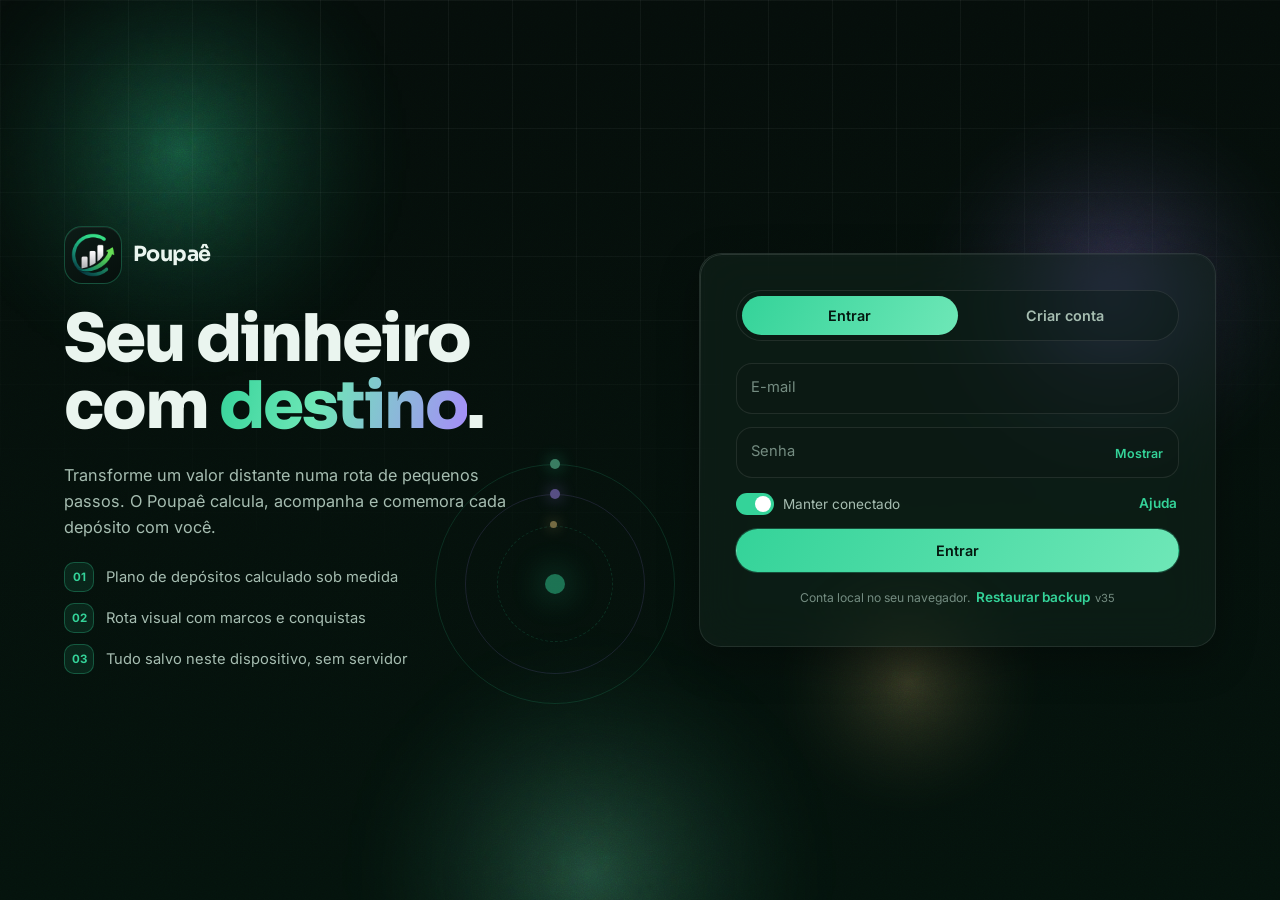
==== commit 8b6f1e29: "Abertura com o nome POUPAE saltando letra a letra (v35) Sai o esqueleto cinza que piscava na abertur" ====
--- a/index.html
+++ b/index.html
@@ -47,14 +47,11 @@
     <div class="bg-grid" aria-hidden="true"></div>
     <div class="bg-grain" aria-hidden="true"></div>
 
-    <!-- primeiro quadro: esqueleto no lugar do salto de conteúdo -->
+    <!-- abertura do app: o nome com as letras saltando uma a uma -->
     <div id="boot" class="boot" aria-hidden="true">
-      <div class="boot-bar sk"></div>
-      <div class="boot-hero sk"></div>
-      <div class="boot-kpis">
-        <span class="sk"></span><span class="sk"></span><span class="sk"></span><span class="sk"></span>
-      </div>
-      <div class="boot-card sk"></div>
+      <p class="boot-word">
+        <span style="--i: 0">P</span><span style="--i: 1">O</span><span style="--i: 2">U</span><span style="--i: 3">P</span><span style="--i: 4">A</span><span style="--i: 5">Ê</span>
+      </p>
     </div>
 
     <!-- Tudo que rola vive aqui dentro. A rolagem sai do documento
@@ -138,7 +135,7 @@
           <p class="form-note">
             Conta local no seu navegador.
             <button id="importAuthBtn" class="link" type="button">Restaurar backup</button>
-            <span class="app-version">v34</span>
+            <span class="app-version">v35</span>
           </p>
         </form>
       </section>
@@ -565,7 +562,7 @@
                 <p class="eyebrow">Conta</p>
                 <h2 class="display-sm">Dados de acesso</h2>
               </div>
-              <span class="app-version">Poupaê v34</span>
+              <span class="app-version">Poupaê v35</span>
             </div>
             <form id="accountForm" class="account glass">
               <label class="field">
--- a/styles.css
+++ b/styles.css
@@ -1739,38 +1739,48 @@
   word-break: break-all;
 }
 
-/* ── esqueleto do primeiro quadro ──────────────────────── */
+/* ── abertura do app ───────────────────────────────────── */
 .boot {
   position: fixed;
   inset: 0;
   z-index: 60;
   display: none;
-  flex-direction: column;
-  gap: 14px;
-  padding: 20px;
-  width: min(1480px, 100%);
-  margin: 0 auto;
-}
-body.is-booting .boot { display: flex; }
+  place-items: center;
+  /* opaco: cobre o app enquanto ele monta, sem deixar ver o salto */
+  background: linear-gradient(180deg, var(--page), var(--page-2));
+}
+body.is-booting .boot,
+body.is-fechando-abertura .boot { display: grid; }
 body.is-booting #scroller { visibility: hidden; }
 
-.sk {
-  border-radius: var(--r-lg);
-  background: linear-gradient(100deg, var(--glass-soft) 30%, color-mix(in srgb, var(--ink-3) 16%, transparent) 50%, var(--glass-soft) 70%);
-  background-size: 220% 100%;
-  border: 1px solid var(--glass-brd);
-  animation: skShimmer 1.5s linear infinite;
-}
-@keyframes skShimmer { to { background-position: -220% 0; } }
-
-.boot-bar { height: 62px; border-radius: 999px; }
-.boot-hero { height: 210px; }
-.boot-kpis { display: grid; grid-template-columns: repeat(4, 1fr); gap: 12px; }
-.boot-kpis span { height: 92px; border-radius: var(--r-md); }
-.boot-card { flex: 1; min-height: 160px; }
-
-@media (max-width: 620px) {
-  .boot-kpis { grid-template-columns: 1fr 1fr; }
+/* a saída acontece depois de #scroller já estar visível, então a
+   abertura desaparece por cima do app pronto */
+body.is-fechando-abertura .boot {
+  pointer-events: none;
+  animation: bootSai 340ms var(--ease) forwards;
+}
+@keyframes bootSai { to { opacity: 0; transform: scale(1.04); } }
+
+.boot-word {
+  display: flex;
+  font-family: Sora, Inter, system-ui, sans-serif;
+  font-size: clamp(2.6rem, 13vw, 5rem);
+  font-weight: 700;
+  letter-spacing: -0.02em;
+  color: var(--ink);
+}
+.boot-word span {
+  display: inline-block;
+  /* "both" segura a letra escondida durante o próprio atraso, senão
+     todas apareceriam juntas antes de cada uma começar */
+  animation: letraSalta 640ms var(--ease-pop) both;
+  animation-delay: calc(var(--i) * 95ms);
+}
+@keyframes letraSalta {
+  0% { opacity: 0; transform: translateY(30px) scale(0.8); }
+  55% { opacity: 1; transform: translateY(-11px) scale(1.07); }
+  78% { transform: translateY(3px) scale(0.98); }
+  100% { opacity: 1; transform: none; }
 }
 
 /* ── comparação de metas ───────────────────────────────── */
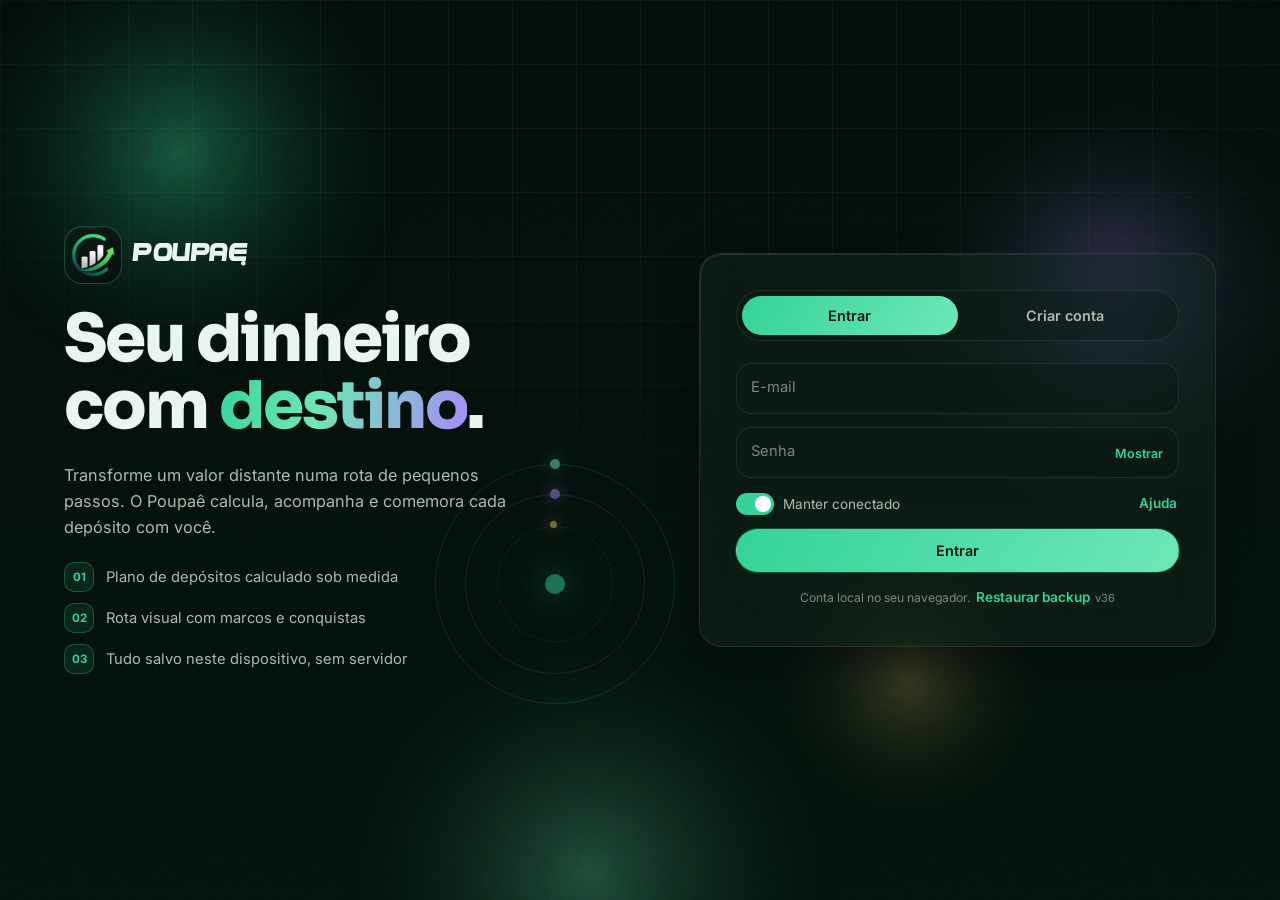
==== commit 6b98d685: "Usa a fonte da marca no nome do app (v36) A fonte veio como PEPSI_pl.ttf, 11 KB. Conferida antes de " ====
--- a/index.html
+++ b/index.html
@@ -24,6 +24,10 @@
     <link rel="preconnect" href="https://fonts.googleapis.com" />
     <link rel="preconnect" href="https://fonts.gstatic.com" crossorigin />
     <link href="https://fonts.googleapis.com/css2?family=Inter:wght@400;500;600;700&family=Sora:wght@400;600;700;800&display=swap" rel="stylesheet" />
+    <!-- a fonte da marca é a primeira coisa que aparece, na abertura:
+         carregada aqui para não trocar de tipografia no meio da animação.
+         "crossorigin" é exigido em preload de fonte mesmo na mesma origem. -->
+    <link rel="preload" href="fonts/PEPSI_pl.ttf" as="font" type="font/ttf" crossorigin />
     <link rel="stylesheet" href="styles.css" />
   </head>
   <body data-palette="#0f9d6e,#6d4aff" data-mode="dark" class="is-booting">
@@ -135,7 +139,7 @@
           <p class="form-note">
             Conta local no seu navegador.
             <button id="importAuthBtn" class="link" type="button">Restaurar backup</button>
-            <span class="app-version">v35</span>
+            <span class="app-version">v36</span>
           </p>
         </form>
       </section>
@@ -562,7 +566,7 @@
                 <p class="eyebrow">Conta</p>
                 <h2 class="display-sm">Dados de acesso</h2>
               </div>
-              <span class="app-version">Poupaê v35</span>
+              <span class="app-version">Poupaê v36</span>
             </div>
             <form id="accountForm" class="account glass">
               <label class="field">
--- a/styles.css
+++ b/styles.css
@@ -1,6 +1,19 @@
 /* ============================================================
    POUPAÊ — sistema visual
    ============================================================ */
+
+/* Fonte da marca. O nome interno do arquivo é "! PEPSI !"; apelidada
+   aqui para o CSS não depender dele. Usada só no nome do app — os
+   números e datas seguem em Inter, que é feita para ser lida.
+   "swap" e não "block": se o arquivo falhar, o nome aparece em Sora
+   na hora, em vez de ficar invisível esperando. */
+@font-face {
+  font-family: "Poupae Marca";
+  src: url("fonts/PEPSI_pl.ttf") format("truetype");
+  font-weight: 400;
+  font-style: normal;
+  font-display: swap;
+}
 
 /* ── tokens ────────────────────────────────────────────── */
 :root {
@@ -306,7 +319,13 @@
 }
 
 .brand-text { display: grid; line-height: 1.15; }
-.brand-text b { font-size: 1.02rem; font-weight: 700; }
+/* o nome do app na fonte da marca; o resto da interface não muda */
+.brand-text b {
+  font-family: "Poupae Marca", Sora, Inter, system-ui, sans-serif;
+  font-size: 1.24rem;
+  font-weight: 400;
+  letter-spacing: 0.02em;
+}
 .brand-text i {
   font-style: normal;
   font-size: 0.66rem;
@@ -315,7 +334,7 @@
   color: var(--ink-3);
 }
 .brand-lg .mark { width: 58px; height: 58px; border-radius: 18px; }
-.brand-lg .brand-text b { font-size: 1.3rem; }
+.brand-lg .brand-text b { font-size: 1.6rem; }
 .brand-sm .mark { width: 36px; height: 36px; border-radius: 12px; }
 
 /* ── botões ────────────────────────────────────────────── */
@@ -1763,10 +1782,12 @@
 
 .boot-word {
   display: flex;
-  font-family: Sora, Inter, system-ui, sans-serif;
-  font-size: clamp(2.6rem, 13vw, 5rem);
-  font-weight: 700;
-  letter-spacing: -0.02em;
+  font-family: "Poupae Marca", Sora, Inter, system-ui, sans-serif;
+  /* a fonte da marca desenha alto e estreito: pede corpo maior e um
+     respiro entre as letras que o Sora não precisava */
+  font-size: clamp(3rem, 15vw, 5.8rem);
+  font-weight: 400;
+  letter-spacing: 0.02em;
   color: var(--ink);
 }
 .boot-word span {
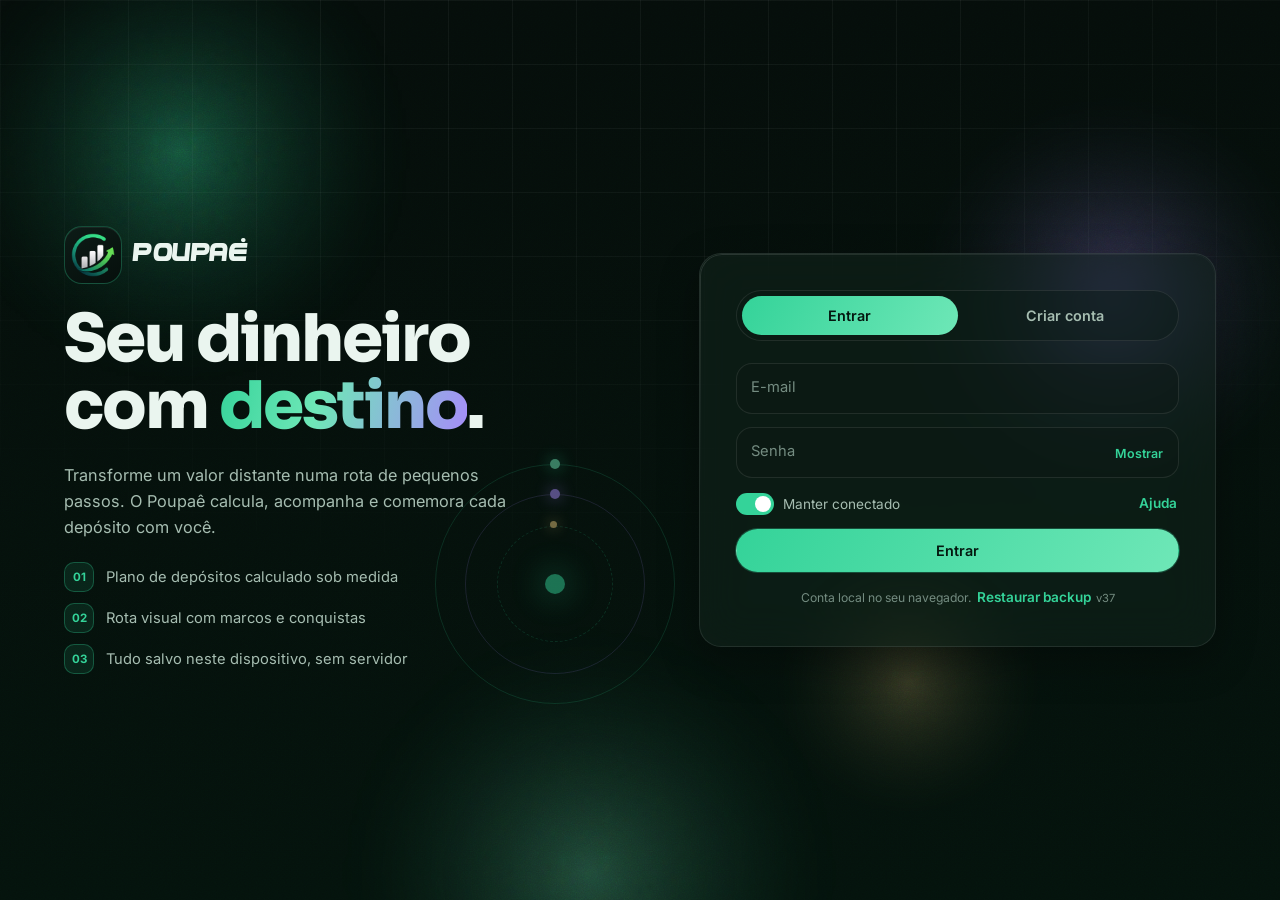
==== commit a6cb2191: "Conserta o acento do E na fonte da marca (v37) O usuario notou que POUPAE aparecia sem o acento no u" ====
--- a/index.html
+++ b/index.html
@@ -27,7 +27,7 @@
     <!-- a fonte da marca é a primeira coisa que aparece, na abertura:
          carregada aqui para não trocar de tipografia no meio da animação.
          "crossorigin" é exigido em preload de fonte mesmo na mesma origem. -->
-    <link rel="preload" href="fonts/PEPSI_pl.ttf" as="font" type="font/ttf" crossorigin />
+    <link rel="preload" href="fonts/PEPSI_pl.ttf?v=2" as="font" type="font/ttf" crossorigin />
     <link rel="stylesheet" href="styles.css" />
   </head>
   <body data-palette="#0f9d6e,#6d4aff" data-mode="dark" class="is-booting">
@@ -139,7 +139,7 @@
           <p class="form-note">
             Conta local no seu navegador.
             <button id="importAuthBtn" class="link" type="button">Restaurar backup</button>
-            <span class="app-version">v36</span>
+            <span class="app-version">v37</span>
           </p>
         </form>
       </section>
@@ -566,7 +566,7 @@
                 <p class="eyebrow">Conta</p>
                 <h2 class="display-sm">Dados de acesso</h2>
               </div>
-              <span class="app-version">Poupaê v36</span>
+              <span class="app-version">Poupaê v37</span>
             </div>
             <form id="accountForm" class="account glass">
               <label class="field">
--- a/styles.css
+++ b/styles.css
@@ -9,7 +9,9 @@
    na hora, em vez de ficar invisível esperando. */
 @font-face {
   font-family: "Poupae Marca";
-  src: url("fonts/PEPSI_pl.ttf") format("truetype");
+  /* ?v=2: acento do Ê consertado dentro do arquivo — o sufixo fura
+     qualquer cache que ainda guarde a versão com o acento embaixo */
+  src: url("fonts/PEPSI_pl.ttf?v=2") format("truetype");
   font-weight: 400;
   font-style: normal;
   font-display: swap;
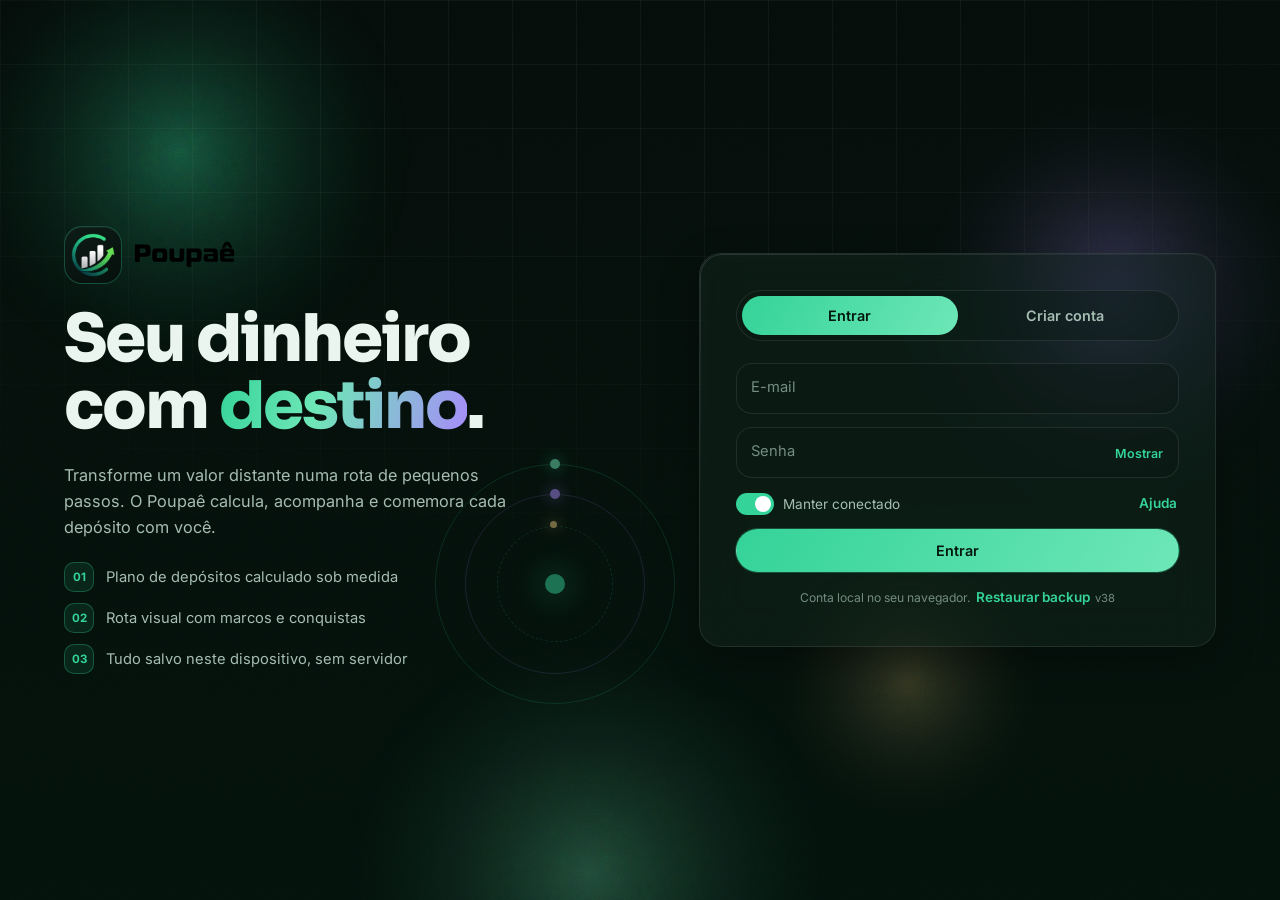
==== commit d8c930d8: "Nome do app vira contorno vetorial, na fonte Valve (v38) A pasta da Valve veio com a EULA da Typoder" ====
--- a/index.html
+++ b/index.html
@@ -24,10 +24,6 @@
     <link rel="preconnect" href="https://fonts.googleapis.com" />
     <link rel="preconnect" href="https://fonts.gstatic.com" crossorigin />
     <link href="https://fonts.googleapis.com/css2?family=Inter:wght@400;500;600;700&family=Sora:wght@400;600;700;800&display=swap" rel="stylesheet" />
-    <!-- a fonte da marca é a primeira coisa que aparece, na abertura:
-         carregada aqui para não trocar de tipografia no meio da animação.
-         "crossorigin" é exigido em preload de fonte mesmo na mesma origem. -->
-    <link rel="preload" href="fonts/PEPSI_pl.ttf?v=2" as="font" type="font/ttf" crossorigin />
     <link rel="stylesheet" href="styles.css" />
   </head>
   <body data-palette="#0f9d6e,#6d4aff" data-mode="dark" class="is-booting">
@@ -38,6 +34,13 @@
         <pattern id="acentoMenta" patternUnits="userSpaceOnUse" width="24" height="24">
           <image href="icons/acento/menta.png" width="24" height="24" preserveAspectRatio="none" />
         </pattern>
+        <!-- O nome do app é contorno vetorial, não texto numa fonte: a
+             licença da Valve permite publicar o desenho ("logo"), mas
+             proíbe publicar o arquivo da fonte. Gerado por
+             fonts/COMO-REGERAR.md — não edite estes caminhos à mão. -->
+        <symbol id="marcaPoupae" viewBox="0 0 4124 1082">
+          <path d="M173 844C255 844 271 837 271 796V631H501C676 631 704 585 704 382C704 176 675 136 501 136H79V796C79 838 97 844 173 844ZM271 302H443C501 302 510 317 510 394C510 467 502 484 443 484H271Z"/><path d="M1209 836C1351 836 1375 794 1375 569C1375 353 1353 304 1209 304H939C794 304 772 353 772 569C772 794 796 836 939 836ZM1129 454C1184 454 1192 476 1192 569C1192 667 1183 686 1129 686H1018C964 686 955 667 955 569C955 476 963 454 1018 454Z"/><path d="M1888 836C2032 836 2054 788 2054 572V343C2054 303 2037 296 1963 296C1885 296 1869 304 1869 343V572C1869 665 1862 686 1807 686H1708C1653 686 1646 665 1646 572V343C1646 304 1630 296 1552 296C1478 296 1461 303 1461 343V572C1461 788 1483 836 1627 836Z"/><path d="M2333 686V454H2505C2559 454 2568 473 2568 572C2568 665 2560 686 2505 686ZM2148 304V1006C2148 1046 2165 1052 2239 1052C2317 1052 2333 1045 2333 1006V836H2584C2728 836 2751 787 2751 572C2751 347 2727 304 2584 304Z"/><path d="M2881 304C2848 304 2843 317 2843 371C2843 427 2848 439 2881 439H3162C3206 439 3219 457 3223 524H2964C2861 524 2831 585 2831 684C2831 786 2871 836 2967 836H3400V572C3400 347 3376 304 3234 304ZM3029 714C3001 714 2990 702 2990 662C2990 625 3000 610 3028 610H3224V714Z"/><path d="M3653 304C3508 304 3486 353 3486 569C3486 794 3510 836 3653 836H4011C4044 836 4049 823 4049 770C4049 713 4043 701 4011 701H3725C3678 701 3665 683 3662 609H4055V476C4055 355 4016 304 3919 304ZM3725 426H3847C3885 426 3900 445 3900 523H3662C3665 441 3677 426 3725 426ZM3771 30C3716 30 3694 37 3678 64L3582 224C3575 236 3572 245 3572 252C3572 268 3588 273 3625 273C3664 273 3681 267 3695 246L3771 131L3847 246C3861 267 3878 273 3917 273C3953 273 3970 268 3970 252C3970 245 3967 236 3960 224L3864 64C3848 37 3825 30 3771 30Z"/>
+        </symbol>
       </defs>
     </svg>
 
@@ -53,9 +56,7 @@
 
     <!-- abertura do app: o nome com as letras saltando uma a uma -->
     <div id="boot" class="boot" aria-hidden="true">
-      <p class="boot-word">
-        <span style="--i: 0">P</span><span style="--i: 1">O</span><span style="--i: 2">U</span><span style="--i: 3">P</span><span style="--i: 4">A</span><span style="--i: 5">Ê</span>
-      </p>
+      <svg class="boot-svg" viewBox="0 0 4268 1001" xmlns="http://www.w3.org/2000/svg" fill="currentColor" role="img" aria-label="POUPAÊ"><g class="bl" style="--i:0"><path d="M173 971C255 971 271 964 271 923V758H501C676 758 704 712 704 509C704 303 675 263 501 263H79V923C79 965 97 971 173 971ZM271 429H443C501 429 510 444 510 521C510 594 502 611 443 611H271Z"/></g><g class="bl" style="--i:1"><path d="M1255 963C1396 963 1419 906 1419 611C1419 328 1398 263 1255 263H936C793 263 772 328 772 612C772 906 795 963 936 963ZM1162 429C1218 429 1226 463 1226 610C1226 768 1217 798 1162 798H1029C974 798 965 768 965 612C965 463 973 429 1029 429Z"/></g><g class="bl" style="--i:2"><path d="M1505 691C1505 906 1528 963 1669 963H1982C2123 963 2146 906 2146 692V303C2146 262 2130 255 2049 255C1972 255 1954 262 1954 303V676C1954 771 1945 798 1889 798H1762C1706 798 1697 771 1697 675V303C1697 262 1681 255 1599 255C1523 255 1505 262 1505 303Z"/></g><g class="bl" style="--i:3"><path d="M2334 971C2416 971 2432 964 2432 923V758H2662C2837 758 2865 712 2865 509C2865 303 2836 263 2662 263H2240V923C2240 965 2258 971 2334 971ZM2432 429H2604C2662 429 2671 444 2671 521C2671 594 2663 611 2604 611H2432Z"/></g><g class="bl" style="--i:4"><path d="M3247 253C3076 253 3016 266 3001 358L2914 899C2913 906 2912 917 2912 922C2912 956 2944 971 3017 971C3078 971 3100 961 3103 942L3122 809H3372L3391 942C3394 961 3415 971 3477 971C3550 971 3582 956 3582 922C3582 917 3581 906 3580 899L3492 358C3477 266 3417 253 3247 253ZM3172 454C3176 428 3198 419 3247 419C3295 419 3317 428 3321 454L3351 663H3142Z"/></g><g class="bl" style="--i:5"><path d="M3919 30C3865 30 3842 36 3826 60L3730 200C3723 211 3720 219 3720 225C3720 239 3737 243 3772 243C3812 243 3828 238 3843 219L3919 119L3996 219C4010 237 4027 243 4067 243C4102 243 4119 239 4119 225C4119 219 4116 211 4109 200L4013 60C3997 36 3974 30 3919 30ZM3651 263V963H4167C4201 963 4206 948 4206 886C4206 820 4200 806 4167 806H3833V679H4166C4196 679 4201 667 4201 612C4201 554 4194 543 4166 543H3833V419H4168C4200 419 4206 405 4206 340C4206 277 4201 263 4168 263Z"/></g></svg>
     </div>
 
     <!-- Tudo que rola vive aqui dentro. A rolagem sai do documento
@@ -71,7 +72,7 @@
             <img src="icons/logo-mark.png" alt="" width="256" height="256" />
           </span>
           <span class="brand-text">
-            <b>Poupaê</b>
+            <svg class="brand-svg" viewBox="0 0 4124 1082" role="img" aria-label="Poupaê"><use href="#marcaPoupae" /></svg>
           </span>
         </div>
 
@@ -139,7 +140,7 @@
           <p class="form-note">
             Conta local no seu navegador.
             <button id="importAuthBtn" class="link" type="button">Restaurar backup</button>
-            <span class="app-version">v37</span>
+            <span class="app-version">v38</span>
           </p>
         </form>
       </section>
@@ -153,7 +154,7 @@
           <span class="mark" aria-hidden="true">
             <img src="icons/logo-mark.png" alt="" width="256" height="256" />
           </span>
-          <span class="brand-text"><b>Poupaê</b></span>
+          <span class="brand-text"><svg class="brand-svg" viewBox="0 0 4124 1082" role="img" aria-label="Poupaê"><use href="#marcaPoupae" /></svg></span>
         </div>
 
         <nav class="rail-nav" aria-label="Navegação principal">
@@ -199,7 +200,7 @@
             <span class="mark" aria-hidden="true">
               <img src="icons/logo-mark.png" alt="" width="256" height="256" />
             </span>
-            <span class="brand-text"><b>Poupaê</b></span>
+            <span class="brand-text"><svg class="brand-svg" viewBox="0 0 4124 1082" role="img" aria-label="Poupaê"><use href="#marcaPoupae" /></svg></span>
           </div>
 
           <button id="cmdOpen" class="cmd-hint" type="button">
@@ -566,7 +567,7 @@
                 <p class="eyebrow">Conta</p>
                 <h2 class="display-sm">Dados de acesso</h2>
               </div>
-              <span class="app-version">Poupaê v37</span>
+              <span class="app-version">Poupaê v38</span>
             </div>
             <form id="accountForm" class="account glass">
               <label class="field">
--- a/styles.css
+++ b/styles.css
@@ -2,20 +2,12 @@
    POUPAÊ — sistema visual
    ============================================================ */
 
-/* Fonte da marca. O nome interno do arquivo é "! PEPSI !"; apelidada
-   aqui para o CSS não depender dele. Usada só no nome do app — os
-   números e datas seguem em Inter, que é feita para ser lida.
-   "swap" e não "block": se o arquivo falhar, o nome aparece em Sora
-   na hora, em vez de ficar invisível esperando. */
-@font-face {
-  font-family: "Poupae Marca";
-  /* ?v=2: acento do Ê consertado dentro do arquivo — o sufixo fura
-     qualquer cache que ainda guarde a versão com o acento embaixo */
-  src: url("fonts/PEPSI_pl.ttf?v=2") format("truetype");
-  font-weight: 400;
-  font-style: normal;
-  font-display: swap;
-}
+/* O nome do app não usa fonte carregada: é contorno vetorial embutido
+   no HTML (símbolo #marcaPoupae e o SVG da abertura), desenhado com a
+   Valve. A licença da Typodermic permite publicar o desenho ("logo",
+   "web page (not embedded)") mas proíbe publicar o arquivo da fonte
+   ("web page (embedded)"). De quebra, some o download da fonte e o
+   nome nunca aparece na tipografia errada enquanto ela carrega. */
 
 /* ── tokens ────────────────────────────────────────────── */
 :root {
@@ -232,8 +224,7 @@
 /* ── tipografia ────────────────────────────────────────── */
 .display,
 .display-sm,
-h1, h2, h3,
-.brand-text b {
+h1, h2, h3 {
   font-family: Sora, Inter, system-ui, sans-serif;
   letter-spacing: -0.03em;
   margin: 0;
@@ -321,13 +312,8 @@
 }
 
 .brand-text { display: grid; line-height: 1.15; }
-/* o nome do app na fonte da marca; o resto da interface não muda */
-.brand-text b {
-  font-family: "Poupae Marca", Sora, Inter, system-ui, sans-serif;
-  font-size: 1.24rem;
-  font-weight: 400;
-  letter-spacing: 0.02em;
-}
+/* o nome é desenho, não texto: a altura manda e a largura acompanha */
+.brand-svg { display: block; height: 20px; width: auto; color: var(--ink); }
 .brand-text i {
   font-style: normal;
   font-size: 0.66rem;
@@ -336,7 +322,7 @@
   color: var(--ink-3);
 }
 .brand-lg .mark { width: 58px; height: 58px; border-radius: 18px; }
-.brand-lg .brand-text b { font-size: 1.6rem; }
+.brand-lg .brand-svg { height: 27px; }
 .brand-sm .mark { width: 36px; height: 36px; border-radius: 12px; }
 
 /* ── botões ────────────────────────────────────────────── */
@@ -1782,27 +1768,28 @@
 }
 @keyframes bootSai { to { opacity: 0; transform: scale(1.04); } }
 
-.boot-word {
-  display: flex;
-  font-family: "Poupae Marca", Sora, Inter, system-ui, sans-serif;
-  /* a fonte da marca desenha alto e estreito: pede corpo maior e um
-     respiro entre as letras que o Sora não precisava */
-  font-size: clamp(3rem, 15vw, 5.8rem);
-  font-weight: 400;
-  letter-spacing: 0.02em;
+.boot-svg {
+  width: min(74vw, 480px);
+  height: auto;
   color: var(--ink);
-}
-.boot-word span {
-  display: inline-block;
+  overflow: visible; /* o salto sai da caixa do viewBox */
+}
+.boot-svg .bl {
   /* "both" segura a letra escondida durante o próprio atraso, senão
      todas apareceriam juntas antes de cada uma começar */
   animation: letraSalta 640ms var(--ease-pop) both;
   animation-delay: calc(var(--i) * 95ms);
-}
+  /* sem fill-box o giro/escala usariam a origem do SVG inteiro, e as
+     letras saltariam em arco em vez de no próprio eixo */
+  transform-box: fill-box;
+  transform-origin: center bottom;
+}
+/* deslocamento em % do próprio tamanho: funciona igual em qualquer
+   escala do SVG, ao contrário de pixels */
 @keyframes letraSalta {
-  0% { opacity: 0; transform: translateY(30px) scale(0.8); }
-  55% { opacity: 1; transform: translateY(-11px) scale(1.07); }
-  78% { transform: translateY(3px) scale(0.98); }
+  0% { opacity: 0; transform: translateY(34%) scale(0.8); }
+  55% { opacity: 1; transform: translateY(-13%) scale(1.07); }
+  78% { transform: translateY(4%) scale(0.98); }
   100% { opacity: 1; transform: none; }
 }
 
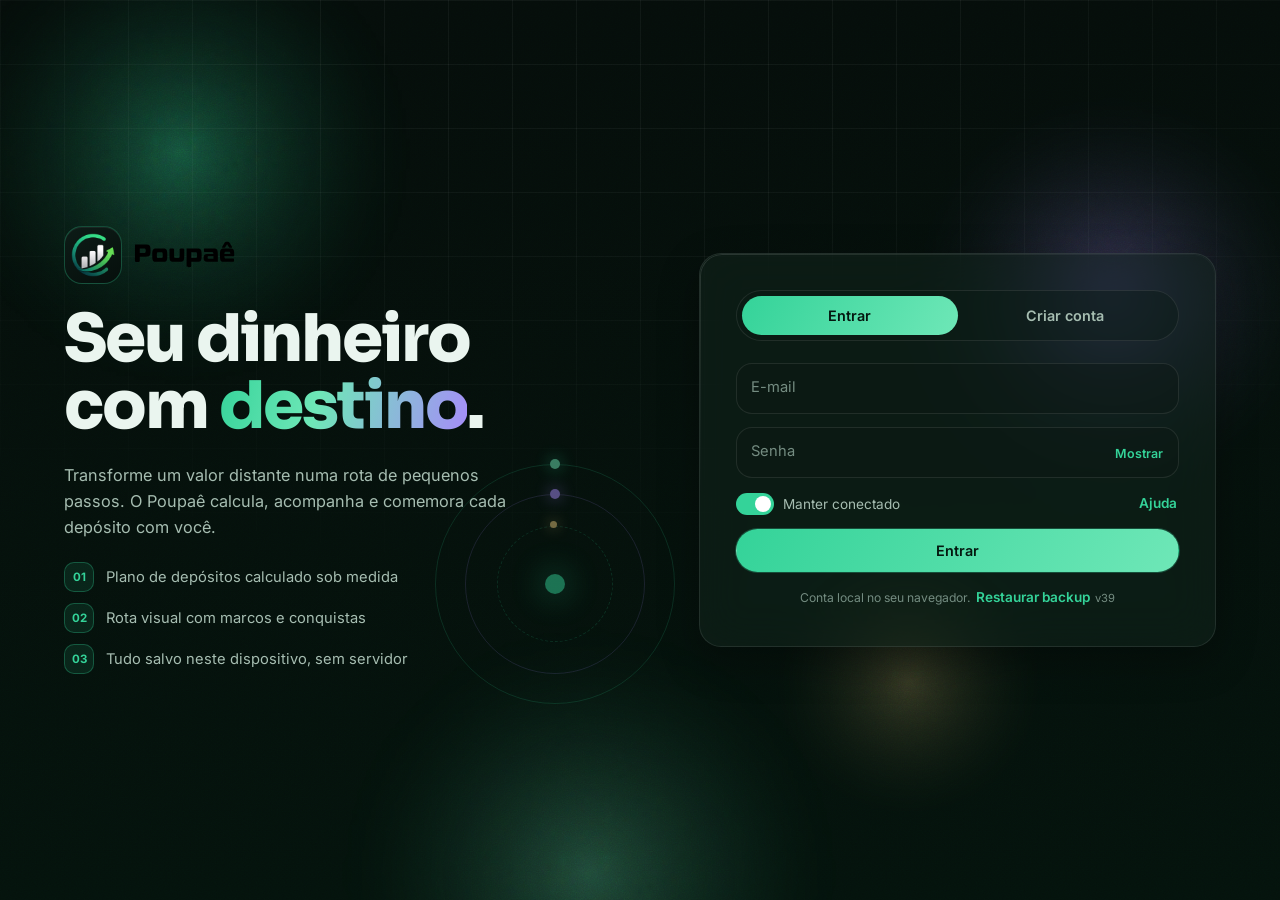
==== commit adfbf5a2: "Foto de perfil (v39) A conta ganha um campo photo, guardado no localStorage junto com o resto - sem " ====
--- a/index.html
+++ b/index.html
@@ -140,7 +140,7 @@
           <p class="form-note">
             Conta local no seu navegador.
             <button id="importAuthBtn" class="link" type="button">Restaurar backup</button>
-            <span class="app-version">v38</span>
+            <span class="app-version">v39</span>
           </p>
         </form>
       </section>
@@ -217,7 +217,10 @@
             <button id="newGoalBtn" class="btn btn-ghost is-hidden" type="button">Nova meta</button>
             <button id="editGoalBtn" class="btn btn-ghost is-hidden" type="button">Editar</button>
             <div class="avatar-wrap">
-              <button id="avatarBtn" class="avatar" type="button" aria-label="Conta"><span id="avatarInitials">P</span></button>
+              <button id="avatarBtn" class="avatar" type="button" aria-label="Conta">
+                <img id="avatarFoto" class="avatar-foto is-hidden" alt="" />
+                <span id="avatarInitials">P</span>
+              </button>
               <div id="avatarMenu" class="menu glass">
                 <p id="menuName">—</p>
                 <small id="menuEmail">—</small>
@@ -567,9 +570,22 @@
                 <p class="eyebrow">Conta</p>
                 <h2 class="display-sm">Dados de acesso</h2>
               </div>
-              <span class="app-version">Poupaê v38</span>
+              <span class="app-version">Poupaê v39</span>
             </div>
             <form id="accountForm" class="account glass">
+              <div class="foto-linha">
+                <span class="foto-previa">
+                  <img id="fotoPrevia" class="is-hidden" alt="" />
+                  <b id="fotoIniciais">P</b>
+                </span>
+                <div class="foto-acoes">
+                  <!-- accept="image/*" faz o Android oferecer câmera e galeria -->
+                  <input id="fotoInput" class="is-hidden" type="file" accept="image/*" />
+                  <button id="fotoBtn" class="btn btn-ghost" type="button">Escolher foto</button>
+                  <button id="fotoRemover" class="btn btn-ghost is-hidden" type="button">Remover</button>
+                  <p class="foto-nota muted">A foto fica só neste aparelho, junto com a sua conta.</p>
+                </div>
+              </div>
               <label class="field">
                 <input id="accountName" type="text" placeholder=" " required />
                 <span>Nome</span>
--- a/styles.css
+++ b/styles.css
@@ -1032,6 +1032,32 @@
   transition: transform 300ms var(--ease-pop), box-shadow 300ms var(--ease);
 }
 .avatar:hover { transform: scale(1.07); box-shadow: var(--glow); }
+/* a foto cobre o botão inteiro; as iniciais ficam por baixo e só
+   aparecem quando não há foto */
+.avatar { position: relative; overflow: hidden; display: grid; place-items: center; padding: 0; }
+.avatar-foto {
+  position: absolute;
+  inset: 0;
+  width: 100%; height: 100%;
+  object-fit: cover;
+}
+
+/* ── foto de perfil, na tela Conta ──────────────────────── */
+.foto-linha { display: flex; align-items: center; gap: 16px; flex-wrap: wrap; }
+.foto-previa {
+  position: relative;
+  width: 84px; height: 84px;
+  flex: none;
+  display: grid; place-items: center;
+  overflow: hidden;
+  border-radius: 50%;
+  border: 1px solid color-mix(in srgb, var(--series-1) 40%, transparent);
+  background: linear-gradient(140deg, color-mix(in srgb, var(--series-1) 34%, transparent), color-mix(in srgb, var(--series-2) 28%, transparent));
+}
+.foto-previa img { position: absolute; inset: 0; width: 100%; height: 100%; object-fit: cover; }
+.foto-previa b { font-family: Sora, Inter, sans-serif; font-size: 1.9rem; font-weight: 700; }
+.foto-acoes { display: flex; align-items: center; gap: 9px; flex-wrap: wrap; min-width: 0; }
+.foto-nota { flex-basis: 100%; font-size: 0.76rem; line-height: 1.45; }
 
 .menu {
   position: absolute;
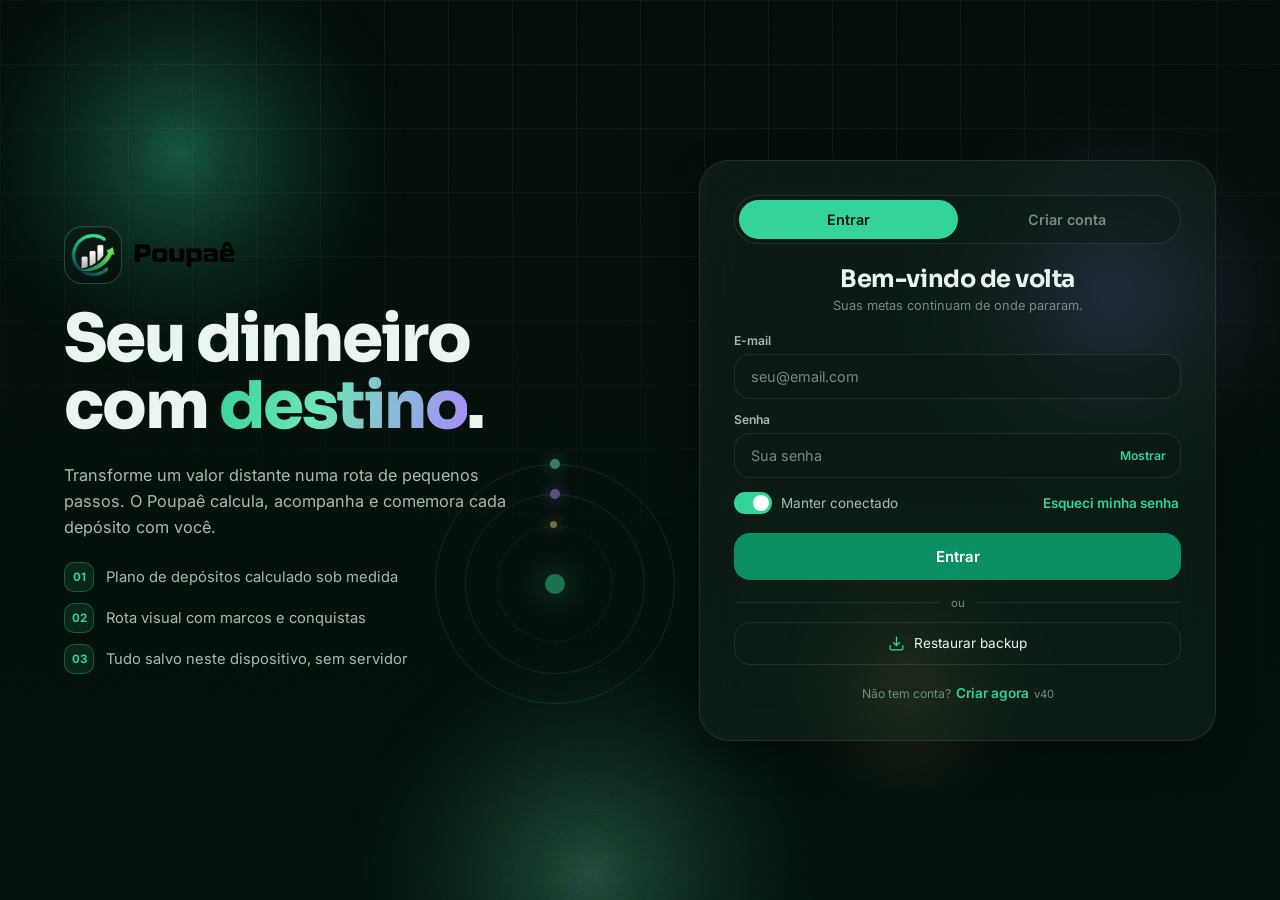
==== commit d5d4697f: "Nova tela de entrada, no modelo enviado (v40) Rotulo acima do campo em vez de rotulo flutuante, cart" ====
--- a/index.html
+++ b/index.html
@@ -102,27 +102,44 @@
         </div>
       </section>
 
-      <section class="auth-card glass reveal" style="--d: 120ms">
+      <section class="auth-card reveal" style="--d: 120ms">
         <div class="tabs" role="tablist" aria-label="Acesso">
+          <!-- duas camadas: a de fora desliza, a de dentro estica.
+               No mesmo elemento, a animação apagaria o deslocamento. -->
+          <span class="tab-glider" aria-hidden="true"></span>
           <button id="tabLogin" class="tab is-active" type="button" role="tab">Entrar</button>
           <button id="tabRegister" class="tab" type="button" role="tab">Criar conta</button>
-          <span class="tab-glider" aria-hidden="true"></span>
         </div>
 
+        <h2 id="authTitle" class="auth-title">Bem-vindo de volta</h2>
+        <p id="authSub" class="auth-sub">Suas metas continuam de onde pararam.</p>
+
         <form id="authForm" class="form" novalidate>
-          <label id="fieldName" class="field is-hidden">
-            <input id="authName" type="text" placeholder=" " autocomplete="name" />
-            <span>Nome</span>
-          </label>
-          <label class="field">
-            <input id="authEmail" type="email" placeholder=" " autocomplete="email" required />
-            <span>E-mail</span>
-          </label>
-          <label class="field">
-            <input id="authPassword" type="password" placeholder=" " autocomplete="current-password" required />
-            <span>Senha</span>
-            <button id="togglePass" class="field-btn" type="button" aria-label="Mostrar senha">Mostrar</button>
-          </label>
+          <div id="fieldName" class="campo is-hidden" style="--i: 0">
+            <label for="authName">Nome</label>
+            <div class="caixa"><input id="authName" type="text" placeholder="Como quer ser chamado" autocomplete="name" /></div>
+          </div>
+
+          <div class="campo" style="--i: 1">
+            <label for="authEmail">E-mail</label>
+            <div class="caixa"><input id="authEmail" type="email" placeholder="seu@email.com" autocomplete="email" required /></div>
+          </div>
+
+          <div class="campo" style="--i: 2">
+            <label for="authPassword">Senha</label>
+            <div class="caixa">
+              <input id="authPassword" type="password" placeholder="Sua senha" autocomplete="current-password" required />
+              <button id="togglePass" class="caixa-btn" type="button" aria-label="Mostrar senha">Mostrar</button>
+            </div>
+            <span id="passHint" class="campo-dica is-hidden">Ao menos 6 caracteres</span>
+          </div>
+
+          <!-- só na criação: a senha não tem como ser recuperada, então
+               um erro de digitação aqui tranca a conta para sempre -->
+          <div id="fieldConfirm" class="campo is-hidden" style="--i: 3">
+            <label for="authConfirm">Confirmar senha</label>
+            <div class="caixa"><input id="authConfirm" type="password" placeholder="Repita a senha" autocomplete="new-password" /></div>
+          </div>
 
           <div class="form-row">
             <label class="switch">
@@ -130,19 +147,24 @@
               <i aria-hidden="true"></i>
               Manter conectado
             </label>
-            <button id="helpBtn" class="link" type="button">Ajuda</button>
+            <button id="helpBtn" class="link" type="button">Esqueci minha senha</button>
           </div>
 
-          <button id="authSubmit" class="btn btn-primary btn-block" type="submit">
-            <span>Entrar</span>
-          </button>
-
-          <p class="form-note">
-            Conta local no seu navegador.
-            <button id="importAuthBtn" class="link" type="button">Restaurar backup</button>
-            <span class="app-version">v39</span>
-          </p>
+          <button id="authSubmit" class="btn-entrar" type="submit">Entrar</button>
         </form>
+
+        <div class="ou"><span>ou</span></div>
+
+        <button id="importAuthBtn" class="btn-alt" type="button">
+          <svg viewBox="0 0 24 24" fill="none" stroke="currentColor" stroke-width="1.9" stroke-linecap="round" stroke-linejoin="round" aria-hidden="true"><path d="M12 15V3m0 12-4-4m4 4 4-4" /><path d="M3 15v4a2 2 0 0 0 2 2h14a2 2 0 0 0 2-2v-4" /></svg>
+          Restaurar backup
+        </button>
+
+        <p class="form-note">
+          <span id="authSwapText">Não tem conta?</span>
+          <button id="authSwapBtn" class="link" type="button">Criar agora</button>
+          <span class="app-version">v40</span>
+        </p>
       </section>
     </main>
 
@@ -570,7 +592,7 @@
                 <p class="eyebrow">Conta</p>
                 <h2 class="display-sm">Dados de acesso</h2>
               </div>
-              <span class="app-version">Poupaê v39</span>
+              <span class="app-version">Poupaê v40</span>
             </div>
             <form id="accountForm" class="account glass">
               <div class="foto-linha">
--- a/styles.css
+++ b/styles.css
@@ -834,13 +834,37 @@
 @keyframes spin { to { transform: rotate(360deg); } }
 @keyframes pulse { 50% { transform: scale(1.5); opacity: 0.7; } }
 
-.auth-card { padding: clamp(24px, 3vw, 36px); }
+/* mola: passa do ponto e volta — é o que dá a sensação elástica */
+:root { --mola: cubic-bezier(0.34, 1.5, 0.5, 1); }
+
+.auth-card {
+  padding: clamp(24px, 3vw, 34px);
+  border-radius: var(--r-xl);
+  border: 1px solid var(--glass-brd);
+  background: var(--glass);
+  backdrop-filter: blur(22px) saturate(150%);
+  -webkit-backdrop-filter: blur(22px) saturate(150%);
+  box-shadow: var(--shadow-sm);
+}
+/* O cartão chega crescendo, passa um pouco do tamanho e assenta.
+   A animação mexe só na forma, nunca na opacidade: quem manda na
+   visibilidade é .reveal.in. Se a animação não rodar — aba oculta,
+   aparelho poupando bateria — o cartão aparece parado, em vez de
+   ficar preso invisível no primeiro quadro. */
+.auth-card.reveal.in { animation: cartaoEntra 700ms var(--ease); }
+@keyframes cartaoEntra {
+  0% { transform: scale(0.93) translateY(16px); }
+  55% { transform: scale(1.018) translateY(-4px); }
+  78% { transform: scale(0.996) translateY(1px); }
+  100% { transform: none; }
+}
+
 .tabs {
   position: relative;
   display: grid;
   grid-template-columns: 1fr 1fr;
-  padding: 5px;
-  margin-bottom: 22px;
+  padding: 4px;
+  margin-bottom: 20px;
   border-radius: 999px;
   background: color-mix(in srgb, var(--surface-1) 40%, transparent);
   border: 1px solid var(--glass-brd);
@@ -855,26 +879,141 @@
   font: inherit;
   font-size: 0.9rem;
   font-weight: 600;
-  color: var(--ink-2);
-  cursor: pointer;
-  transition: color 280ms var(--ease);
+  color: var(--ink-3);
+  cursor: pointer;
+  transition: color 280ms var(--ease), transform 420ms var(--mola);
 }
 .tab.is-active { color: #04170f; }
+.tab:active { transform: scale(0.94); }
+
+/* A camada de fora carrega o deslocamento; a de dentro, o esticão. No
+   mesmo elemento, a animação do esticão apagaria o deslocamento. */
 .tab-glider {
   position: absolute;
   z-index: 1;
-  top: 5px; left: 5px;
-  width: calc(50% - 5px);
-  height: calc(100% - 10px);
-  border-radius: 999px;
-  background: linear-gradient(120deg, var(--series-1), var(--series-1-soft));
-  transition: transform 460ms var(--ease-pop);
+  top: 4px; left: 4px;
+  width: calc(50% - 4px);
+  height: calc(100% - 8px);
+  transition: transform 520ms var(--mola);
+}
+.tab-glider::before {
+  content: "";
+  position: absolute;
+  inset: 0;
+  border-radius: 999px;
+  background-image: linear-gradient(var(--series-1), var(--series-1));
 }
 .tabs[data-active="register"] .tab-glider { transform: translateX(100%); }
-
-.form { display: grid; gap: 13px; }
-.form-row { display: flex; align-items: center; justify-content: space-between; gap: 12px; }
-.form-note { font-size: 0.76rem; color: var(--ink-3); text-align: center; }
+.tabs.is-trocando .tab-glider::before { animation: estica 520ms var(--ease); }
+@keyframes estica {
+  0% { transform: scaleX(1); }
+  32% { transform: scaleX(1.13); }
+  66% { transform: scaleX(0.965); }
+  100% { transform: scaleX(1); }
+}
+
+.auth-title {
+  font-family: Sora, Inter, sans-serif;
+  font-size: 1.5rem;
+  font-weight: 700;
+  letter-spacing: -0.02em;
+  text-align: center;
+  margin: 0 0 4px;
+}
+.auth-sub { text-align: center; color: var(--ink-3); font-size: 0.8rem; margin: 0 0 20px; }
+
+/* ── campos com rótulo em cima ──────────────────────────── */
+.form { display: grid; grid-template-columns: minmax(0, 1fr); gap: 13px; }
+/* minmax(0,1fr) aqui e no campo: um <input> tem largura intrínseca de
+   ~20 caracteres e, numa coluna "auto", ela estoura o cartão */
+.campo { display: grid; grid-template-columns: minmax(0, 1fr); gap: 6px; }
+.campo > label { font-size: 0.76rem; font-weight: 600; color: var(--ink-2); transition: color 200ms var(--ease); }
+.campo:focus-within > label { color: var(--series-1); }
+.campo-dica { font-size: 0.7rem; color: var(--ink-3); }
+
+.caixa {
+  display: flex;
+  align-items: center;
+  gap: 8px;
+  min-width: 0;
+  padding: 12px 14px;
+  border-radius: var(--r-md);
+  border: 1px solid var(--glass-brd);
+  background: color-mix(in srgb, var(--surface-1) 42%, transparent);
+  transition: border-color 220ms var(--ease), box-shadow 220ms var(--ease);
+}
+.caixa:focus-within {
+  border-color: var(--series-1);
+  box-shadow: 0 0 0 3px color-mix(in srgb, var(--series-1) 16%, transparent);
+}
+.caixa input {
+  flex: 1;
+  min-width: 0;
+  width: 100%;
+  border: 0;
+  background: none;
+  color: var(--ink);
+  font: inherit;
+  font-size: 0.9rem;
+  outline: none;
+}
+.caixa input::placeholder { color: var(--ink-3); }
+.caixa-btn {
+  border: 0;
+  background: none;
+  color: var(--series-1);
+  font: inherit;
+  font-size: 0.76rem;
+  font-weight: 600;
+  cursor: pointer;
+  padding: 0;
+  white-space: nowrap;
+}
+
+.btn-entrar {
+  width: 100%;
+  min-width: 0;
+  padding: 14px;
+  margin-top: 4px;
+  border: 0;
+  border-radius: var(--r-md);
+  background-image: linear-gradient(var(--series-1-deep), var(--series-1-deep));
+  color: #fff;
+  font: inherit;
+  font-size: 0.94rem;
+  font-weight: 600;
+  cursor: pointer;
+  transition: transform 420ms var(--mola), filter 200ms var(--ease);
+}
+.btn-entrar:hover { filter: brightness(1.1); }
+.btn-entrar:active { transform: scale(0.955); transition-duration: 110ms; }
+
+.ou { display: flex; align-items: center; gap: 11px; color: var(--ink-3); font-size: 0.72rem; margin: 16px 0 12px; }
+.ou::before, .ou::after { content: ""; flex: 1; height: 1px; background: var(--line); }
+
+.btn-alt {
+  display: flex;
+  align-items: center;
+  justify-content: center;
+  gap: 9px;
+  width: 100%;
+  min-width: 0;
+  padding: 12px;
+  border: 1px solid var(--glass-brd);
+  border-radius: var(--r-md);
+  background: none;
+  color: var(--ink);
+  font: inherit;
+  font-size: 0.85rem;
+  cursor: pointer;
+  transition: border-color 200ms var(--ease), transform 420ms var(--mola);
+}
+.btn-alt:hover { border-color: color-mix(in srgb, var(--series-1) 45%, transparent); }
+.btn-alt:active { transform: scale(0.965); transition-duration: 110ms; }
+.btn-alt svg { width: 17px; height: 17px; color: var(--series-1); }
+
+.form-row { display: flex; align-items: center; justify-content: space-between; gap: 12px; flex-wrap: wrap; }
+.form-note { font-size: 0.76rem; color: var(--ink-3); text-align: center; margin-top: 16px; }
 
 /* ── ESTRUTURA DO APP ──────────────────────────────────── */
 .shell {
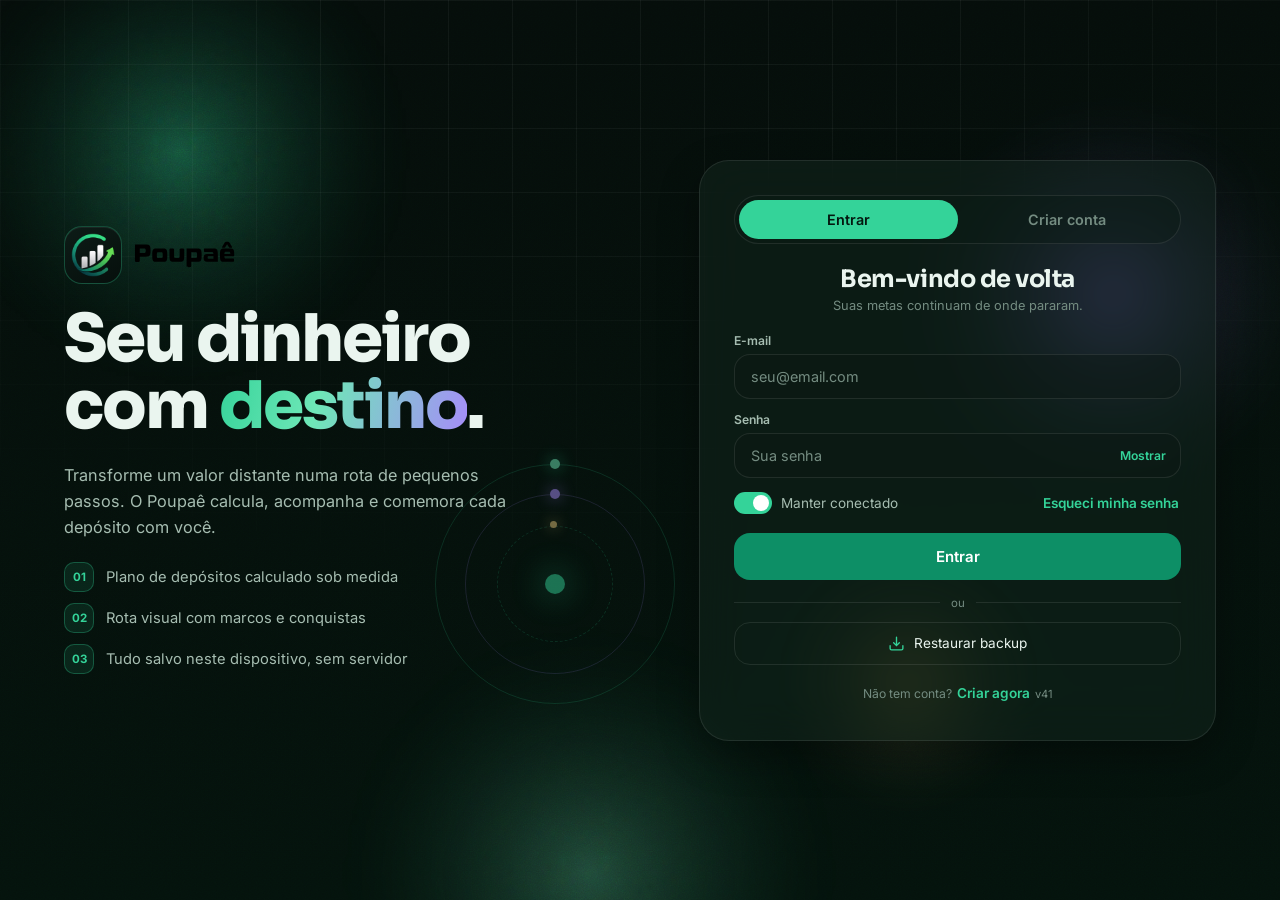
==== commit 4f2b114f: "Ajuste do saldo guardado, com recalculo automatico (v41) Botao "Ajustar" no cartao GUARDADO abre um " ====
--- a/index.html
+++ b/index.html
@@ -163,7 +163,7 @@
         <p class="form-note">
           <span id="authSwapText">Não tem conta?</span>
           <button id="authSwapBtn" class="link" type="button">Criar agora</button>
-          <span class="app-version">v40</span>
+          <span class="app-version">v41</span>
         </p>
       </section>
     </main>
@@ -409,7 +409,13 @@
 
             <section class="kpis" id="kpis">
               <article class="kpi glass-soft reveal" style="--d: 40ms">
-                <span>Guardado</span>
+                <span>
+                  Guardado
+                  <button id="saldoBtn" class="kpi-editar" type="button" aria-label="Ajustar saldo guardado">
+                    <svg viewBox="0 0 24 24" fill="none" stroke="currentColor" stroke-width="2" stroke-linecap="round" stroke-linejoin="round" aria-hidden="true"><path d="M4 20h4l10-10a2.8 2.8 0 0 0-4-4L4 16z" /></svg>
+                    Ajustar
+                  </button>
+                </span>
                 <strong data-count id="kpiSaved">R$ 0,00</strong>
                 <div class="meter"><i id="kpiSavedBar"></i></div>
               </article>
@@ -592,7 +598,7 @@
                 <p class="eyebrow">Conta</p>
                 <h2 class="display-sm">Dados de acesso</h2>
               </div>
-              <span class="app-version">Poupaê v40</span>
+              <span class="app-version">Poupaê v41</span>
             </div>
             <form id="accountForm" class="account glass">
               <div class="foto-linha">
@@ -718,6 +724,23 @@
       </div>
     </div>
 
+    <div id="saldoDlg" class="cmd is-hidden" role="dialog" aria-modal="true" aria-labelledby="saldoTitulo">
+      <div class="cmd-box glass install-help">
+        <h2 id="saldoTitulo">Ajustar saldo guardado</h2>
+        <p id="saldoSub" class="muted"></p>
+        <label class="field">
+          <input id="saldoInput" type="text" inputmode="decimal" autocomplete="off" data-money placeholder=" " />
+          <span>Quanto você tem guardado (R$)</span>
+        </label>
+        <p id="saldoPreview" class="saldo-previa"></p>
+        <p class="install-note">Os depósitos que ainda faltam são recalculados para cobrir o novo restante. Os já concluídos não são tocados.</p>
+        <div class="dialog-actions">
+          <button id="saldoCancel" class="btn btn-ghost" type="button">Cancelar</button>
+          <button id="saldoSave" class="btn btn-primary" type="button"><span>Salvar e recalcular</span></button>
+        </div>
+      </div>
+    </div>
+
     <canvas id="confetti" class="confetti" aria-hidden="true"></canvas>
     <div id="toast" class="toast" role="status" aria-live="polite">
       <b id="toastText"></b>
--- a/styles.css
+++ b/styles.css
@@ -1413,7 +1413,54 @@
 .kpis { display: grid; grid-template-columns: repeat(4, minmax(0, 1fr)); gap: 12px; }
 .kpi { padding: 17px 18px; border-radius: var(--r-md); display: grid; gap: 6px; transition: transform 340ms var(--ease-pop), border-color 340ms var(--ease); }
 .kpi:hover { transform: translateY(-4px); border-color: color-mix(in srgb, var(--series-1) 34%, transparent); }
-.kpi > span { font-size: 0.72rem; letter-spacing: 0.1em; text-transform: uppercase; color: var(--ink-3); }
+.kpi > span {
+  display: flex;
+  align-items: center;
+  justify-content: space-between;
+  gap: 8px;
+  font-size: 0.72rem;
+  letter-spacing: 0.1em;
+  text-transform: uppercase;
+  color: var(--ink-3);
+}
+.kpi-editar {
+  display: inline-flex;
+  align-items: center;
+  gap: 4px;
+  padding: 4px 8px;
+  border: 1px solid var(--glass-brd);
+  border-radius: 999px;
+  background: none;
+  color: var(--ink-2);
+  font: inherit;
+  font-size: 0.62rem;
+  letter-spacing: 0.06em;
+  cursor: pointer;
+  transition: color 200ms var(--ease), border-color 200ms var(--ease), transform 420ms var(--mola);
+}
+.kpi-editar svg { width: 11px; height: 11px; }
+.kpi-editar:hover { color: var(--series-1); border-color: color-mix(in srgb, var(--series-1) 45%, transparent); }
+.kpi-editar:active { transform: scale(0.94); transition-duration: 110ms; }
+/* No dedo, 22px de altura erra fácil. A área de toque cresce por fora,
+   sem inchar o rótulo: o pseudo-elemento estende o alvo, o botão
+   continua do mesmo tamanho na tela. */
+@media (pointer: coarse) {
+  .kpi-editar { position: relative; }
+  .kpi-editar::after {
+    content: "";
+    position: absolute;
+    inset: -11px -8px;
+  }
+}
+
+.saldo-previa {
+  margin: 2px 0 0;
+  font-size: 0.82rem;
+  line-height: 1.5;
+  color: var(--ink-2);
+}
+.saldo-previa b { color: var(--series-1); font-weight: 600; }
+.saldo-previa.is-erro b { color: var(--crit); }
 .kpi > strong {
   font-family: Sora, Inter, sans-serif;
   font-size: clamp(1.2rem, 1.9vw, 1.55rem);
